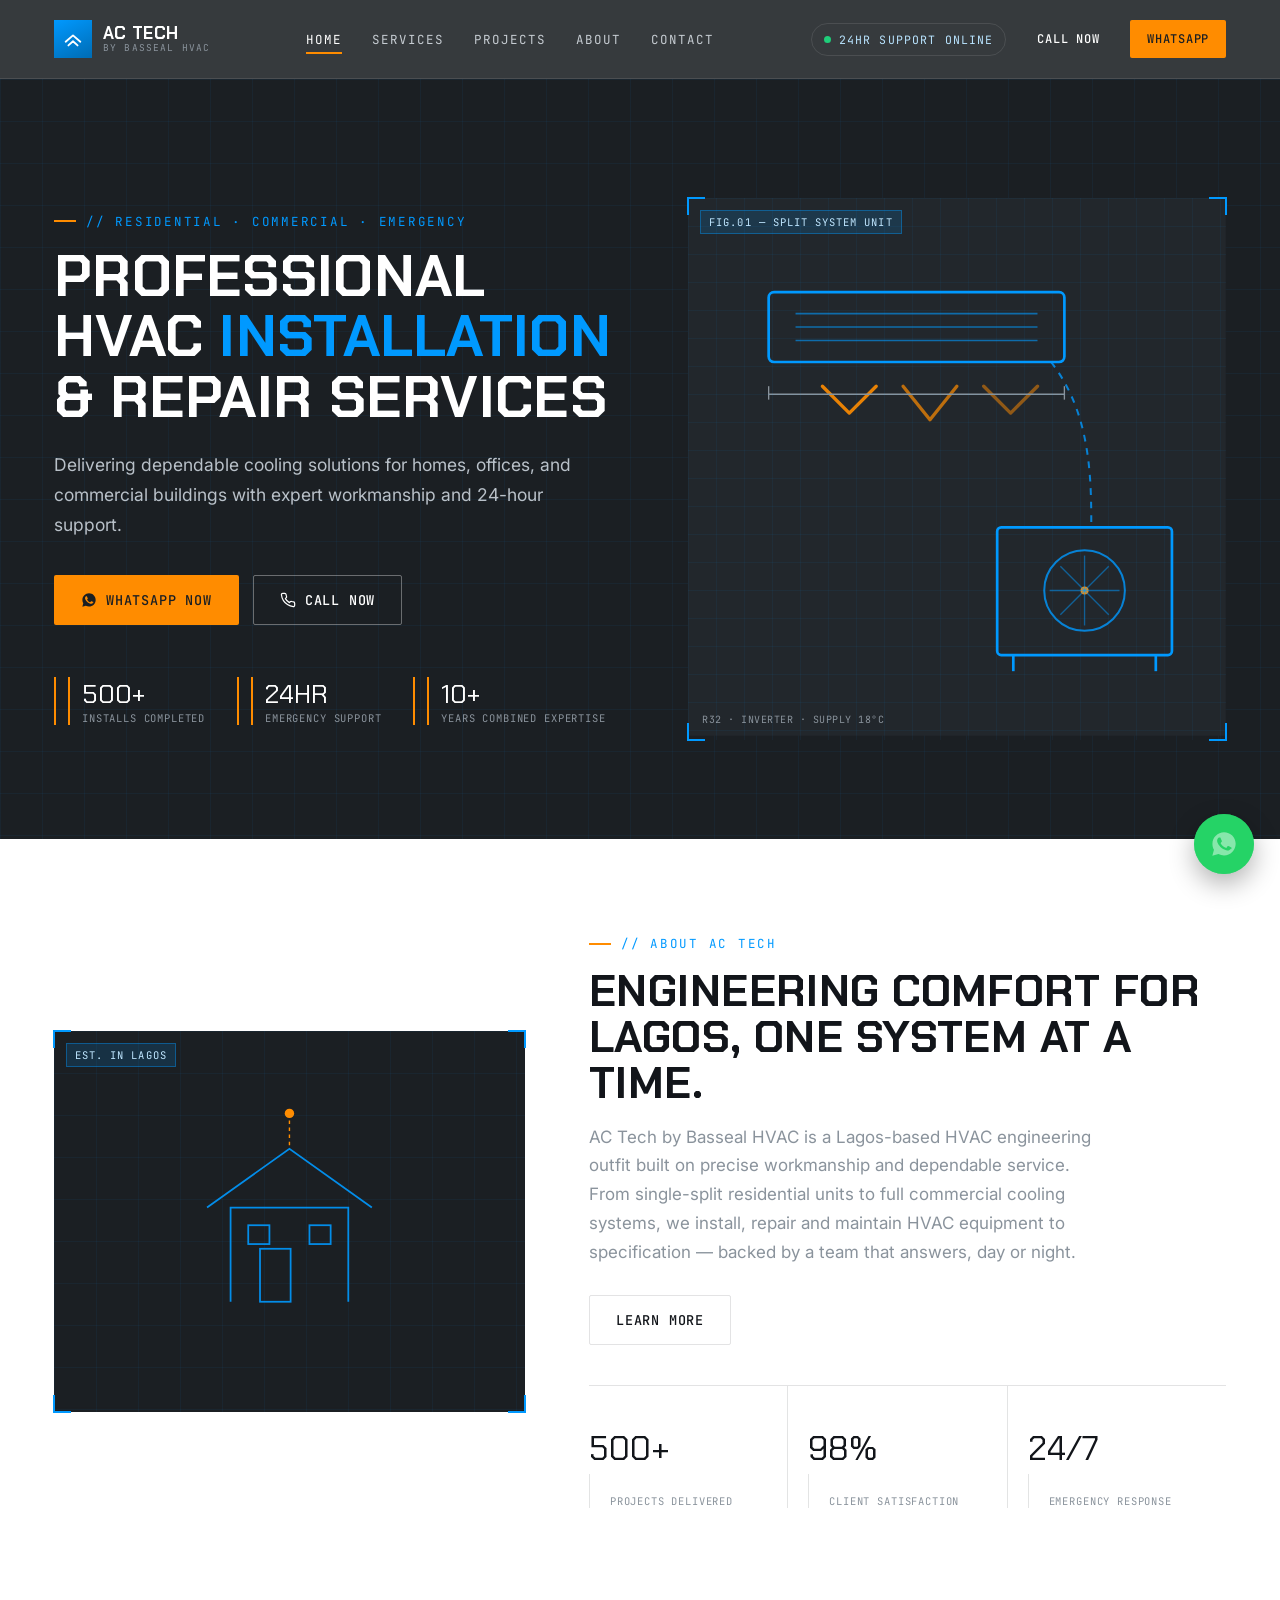
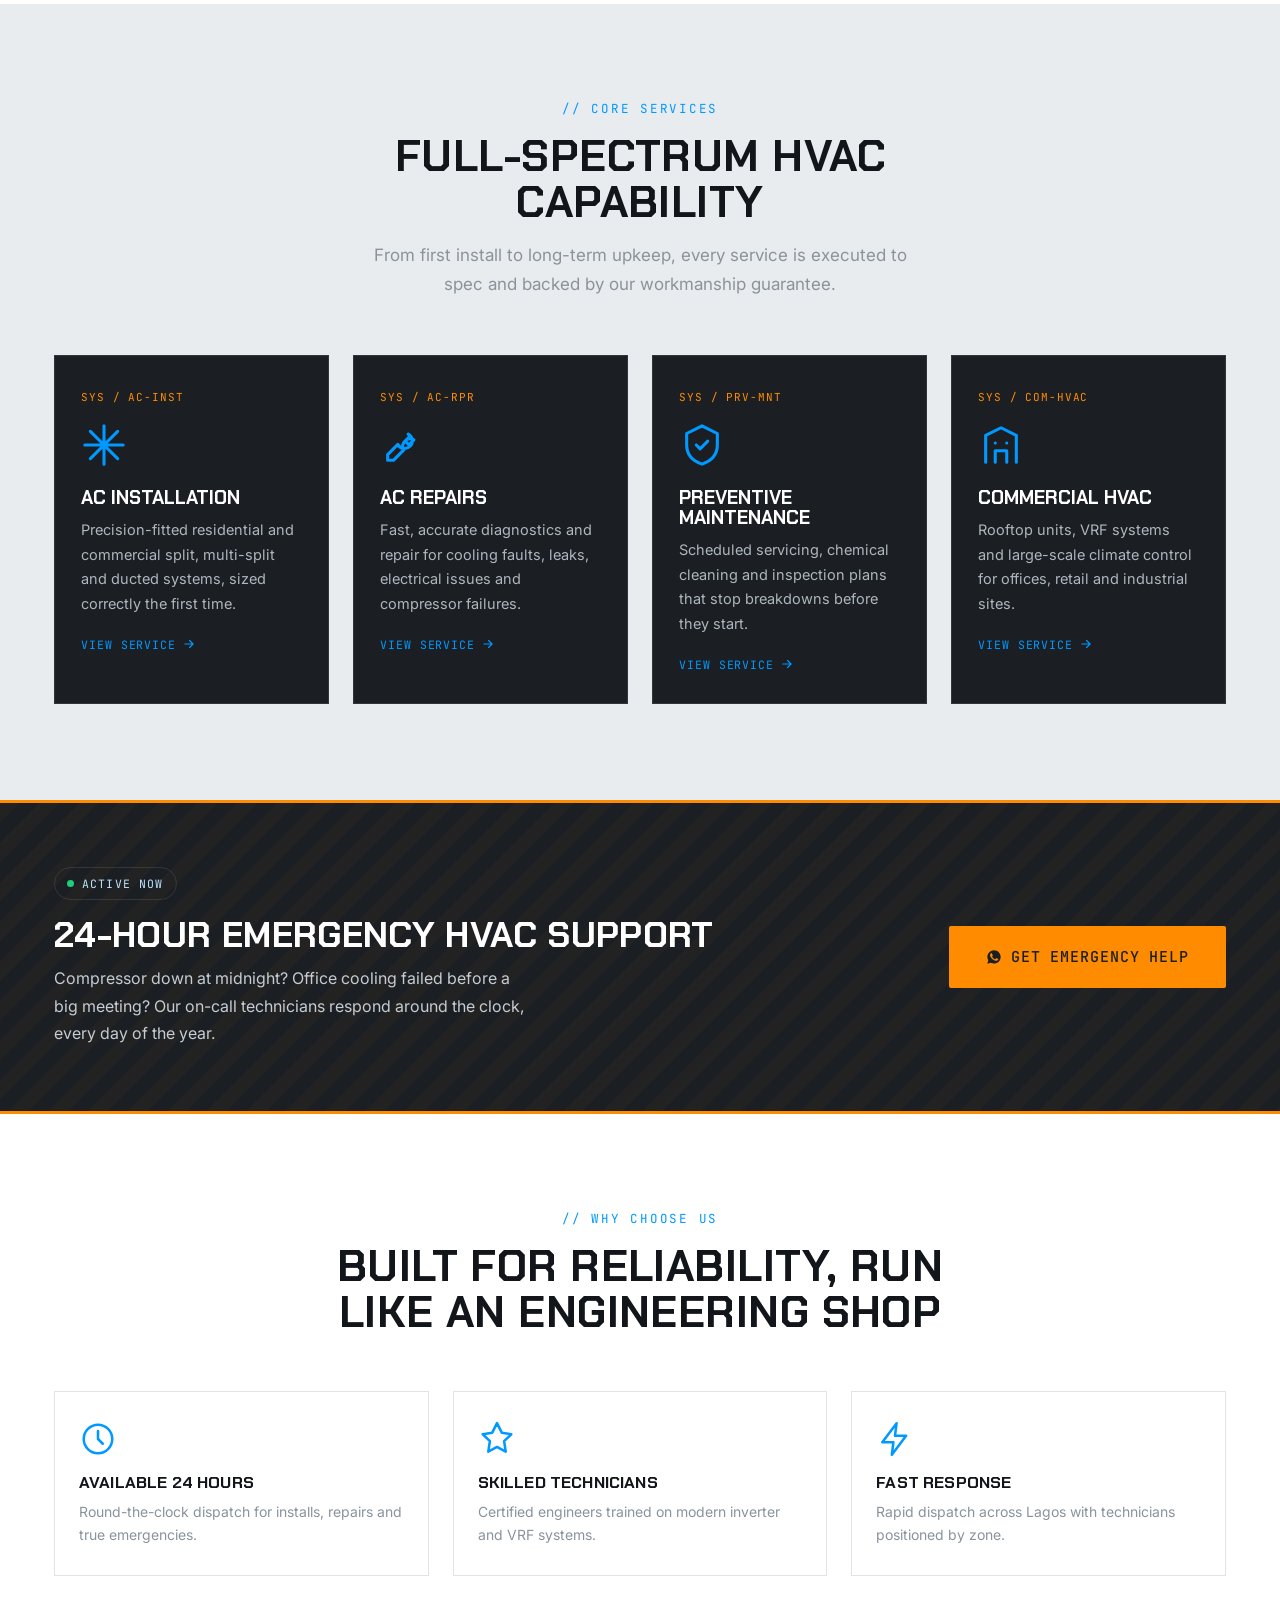
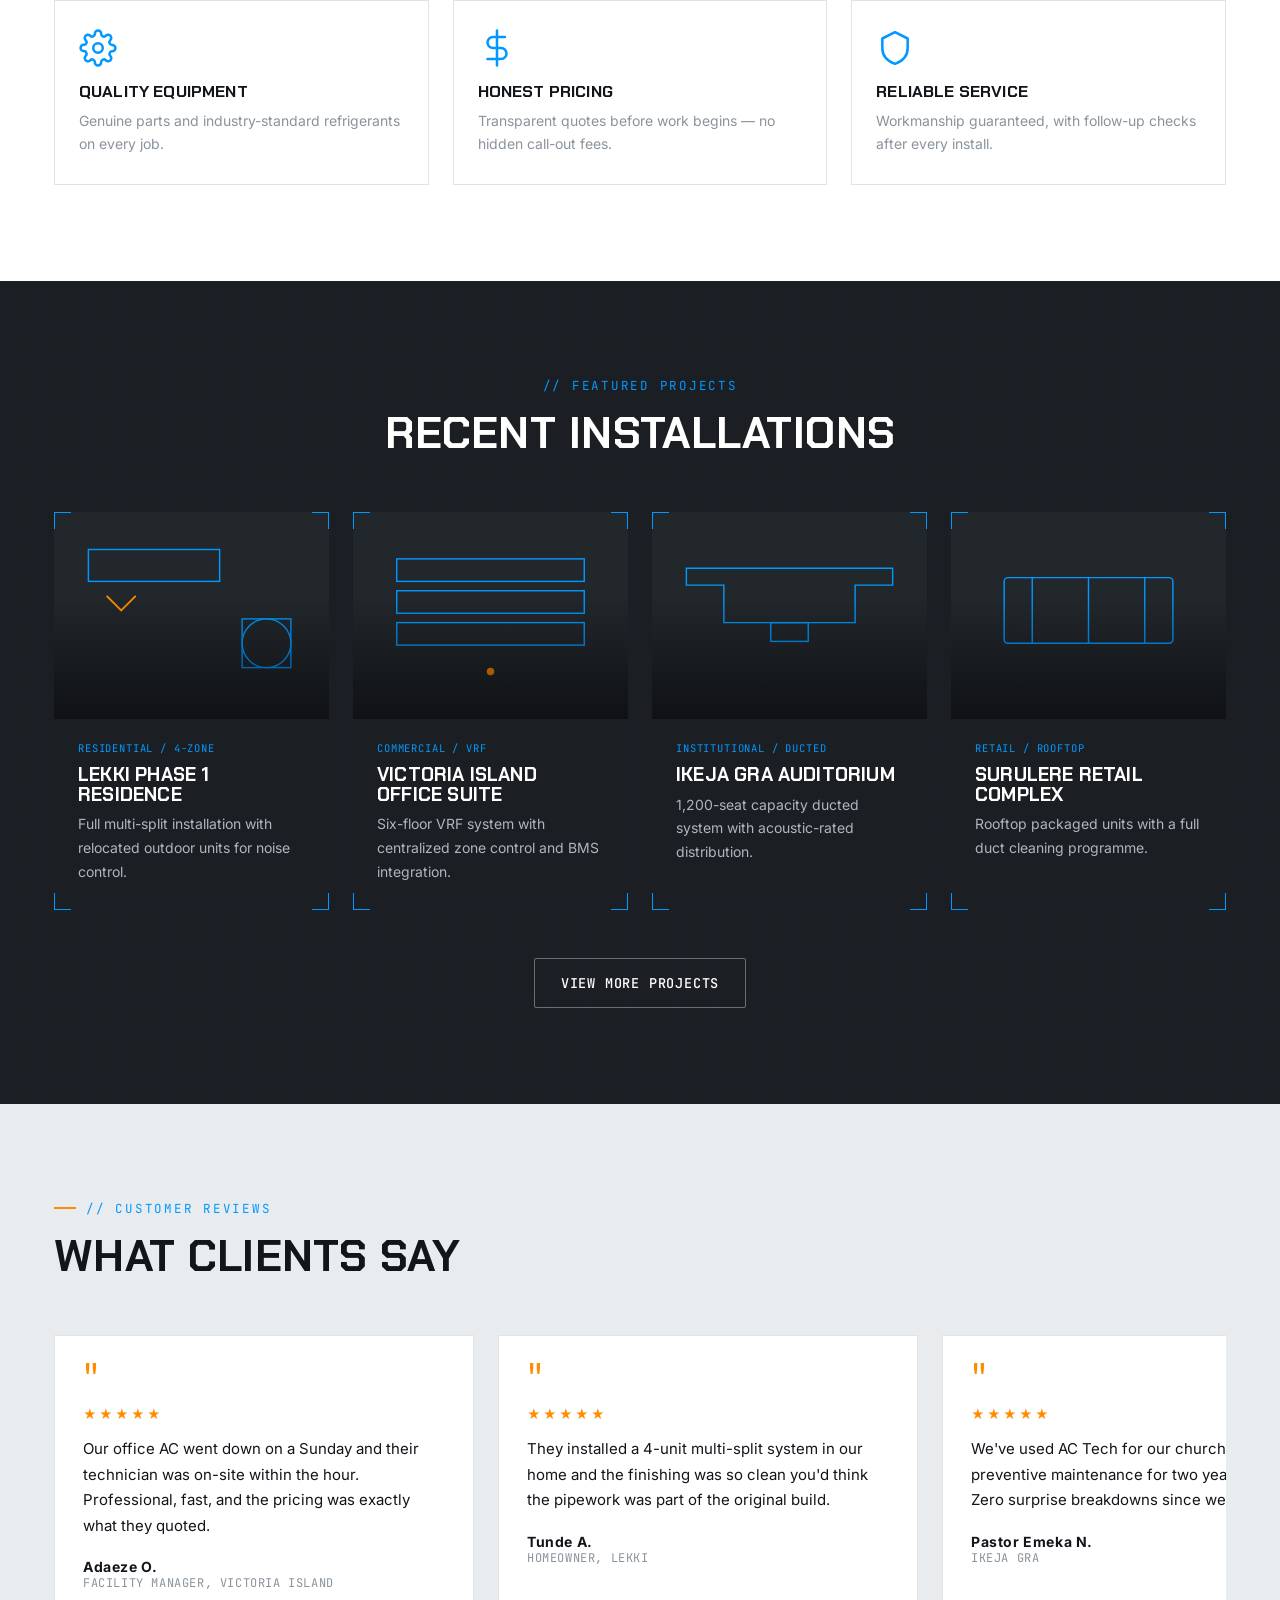
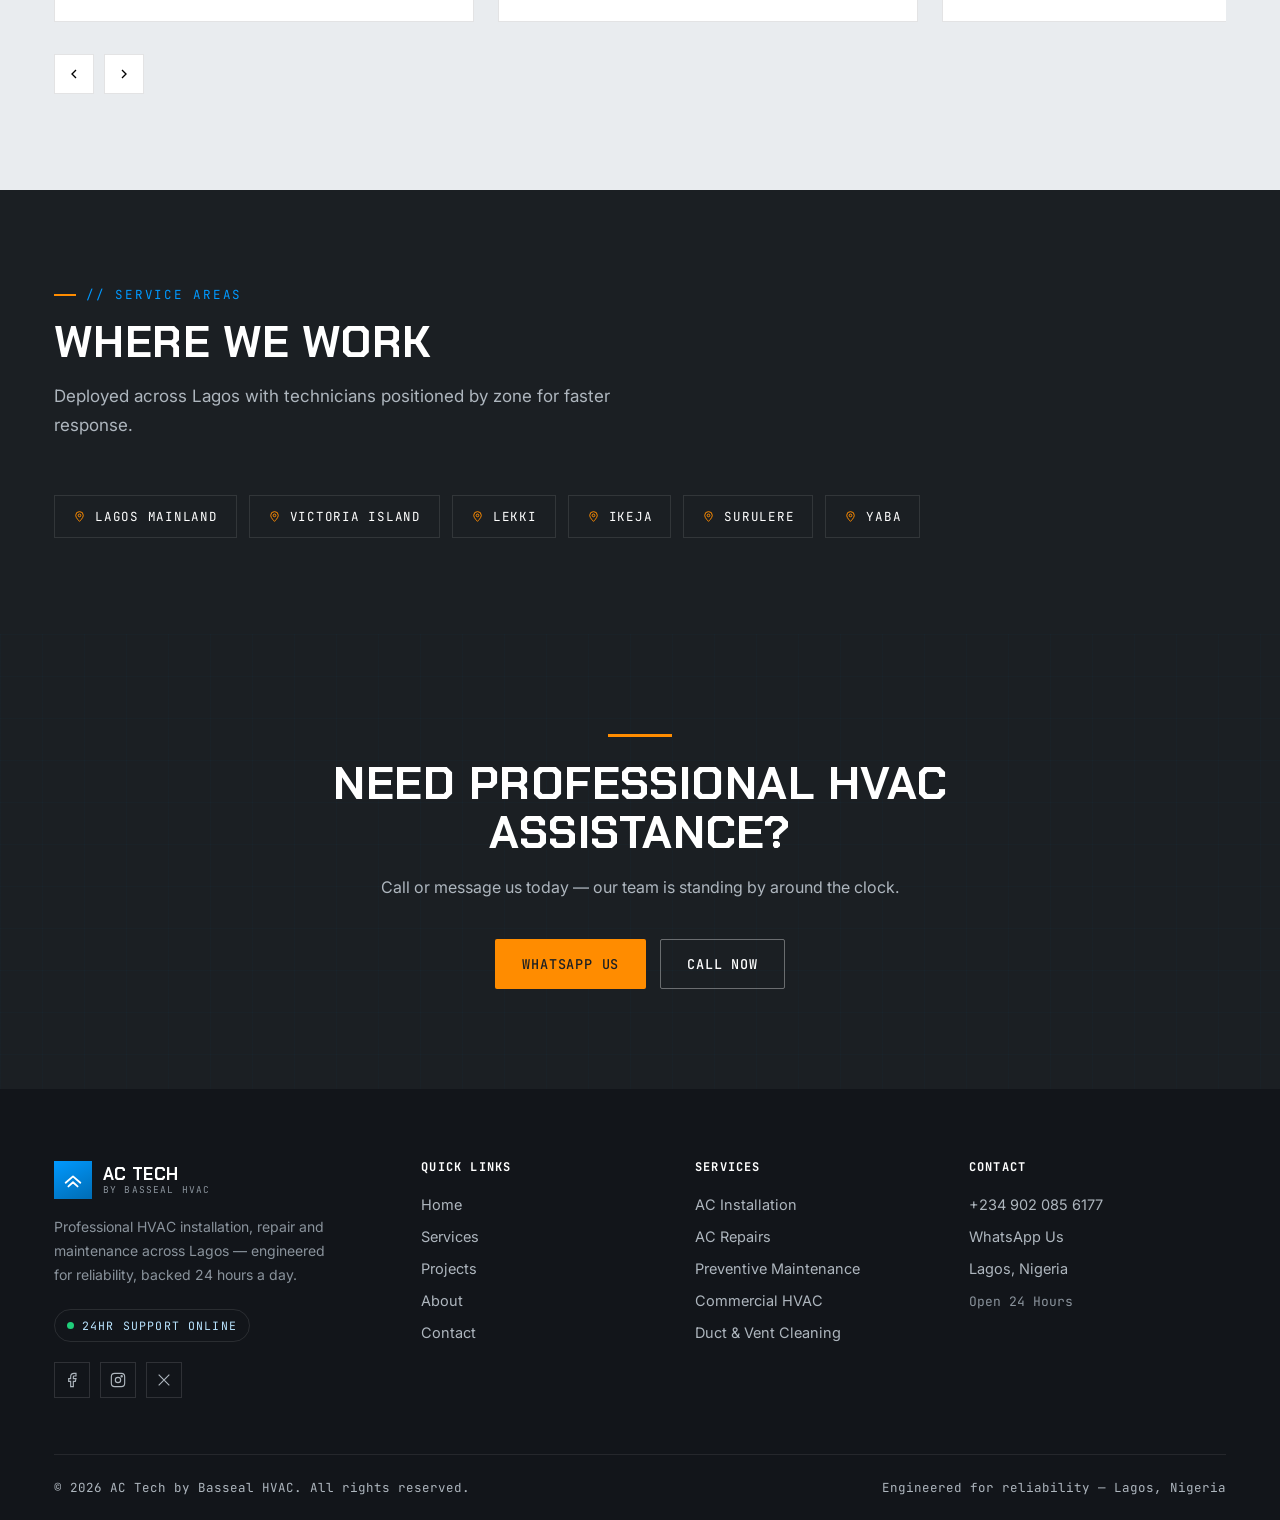
==== index.html @ e6ea1f34 "Add files via upload" ====
<!DOCTYPE html>
<html lang="en">
<head>
<meta charset="UTF-8">
<meta name="viewport" content="width=device-width, initial-scale=1.0">
<title>AC Tech by Basseal HVAC | Professional HVAC Installation &amp; Repair — Lagos</title>
<meta name="description" content="AC Tech by Basseal HVAC delivers dependable AC installation, repair, preventive maintenance and commercial HVAC services across Lagos, with 24-hour emergency support.">
<link rel="icon" href="data:image/svg+xml,<svg xmlns=%22http://www.w3.org/2000/svg%22 viewBox=%220 0 100 100%22><rect width=%22100%22 height=%22100%22 fill=%22%231B1F23%22/><path d=%22M20 55 L50 30 L80 55%22 stroke=%22%230099FF%22 stroke-width=%228%22 fill=%22none%22 stroke-linecap=%22round%22/></svg>">
<link rel="stylesheet" href="style.css">
</head>
<body>

<div class="loader">
  <div class="loader-ring"></div>
  <div class="loader-text">Initializing System…</div>
</div>

<!-- ================= HEADER ================= -->
<header class="site-header" id="siteHeader">
  <div class="container header-inner">
    <a href="index.html" class="logo">
      <span class="logo-mark">
        <svg viewBox="0 0 24 24" fill="none" stroke="#fff" stroke-width="2" stroke-linecap="round" stroke-linejoin="round"><path d="M4 15 L12 8 L20 15"/><path d="M7 19 L12 14.5 L17 19"/></svg>
      </span>
      <span class="logo-text">AC TECH<span>by Basseal HVAC</span></span>
    </a>
    <nav class="main-nav" id="mainNav">
      <a href="index.html" class="active">Home</a>
      <a href="services.html">Services</a>
      <a href="projects.html">Projects</a>
      <a href="about.html">About</a>
      <a href="contact.html">Contact</a>
    </nav>
    <div class="header-actions">
      <span class="status-chip"><span class="dot"></span>24HR Support Online</span>
      <a href="tel:+2349020856177" class="btn btn-ghost btn-sm">Call Now</a>
      <a href="https://wa.me/2349020856177" target="_blank" rel="noopener" class="btn btn-orange btn-sm">WhatsApp</a>
    </div>
    <button class="nav-toggle" id="navToggle" aria-label="Toggle menu"><span></span></button>
  </div>
</header>

<!-- ================= HERO ================= -->
<section class="hero">
  <div class="blueprint-bg"></div>
  <div class="container hero-grid">
    <div>
      <div class="eyebrow on-dark">// RESIDENTIAL · COMMERCIAL · EMERGENCY</div>
      <h1>Professional HVAC <em>Installation</em> &amp; Repair Services</h1>
      <p class="hero-sub">Delivering dependable cooling solutions for homes, offices, and commercial buildings with expert workmanship and 24-hour support.</p>
      <div class="hero-actions">
        <a href="https://wa.me/2349020856177" target="_blank" rel="noopener" class="btn btn-orange">
          <svg viewBox="0 0 24 24" fill="currentColor"><path d="M12.04 2c-5.5 0-9.96 4.46-9.96 9.96 0 1.76.46 3.45 1.32 4.95L2 22l5.24-1.37a9.9 9.9 0 0 0 4.8 1.22h.01c5.5 0 9.96-4.46 9.96-9.96S17.54 2 12.04 2zm5.83 14.13c-.25.7-1.45 1.35-2 1.44-.51.08-1.15.11-1.86-.12-.43-.14-.98-.32-1.68-.63-2.96-1.28-4.89-4.26-5.04-4.46-.15-.2-1.2-1.6-1.2-3.05 0-1.45.76-2.16 1.03-2.46.27-.3.6-.37.8-.37h.57c.18 0 .43-.03.66.5.27.63.9 2.17.98 2.33.08.16.13.35.02.56-.1.2-.16.33-.31.5-.16.18-.33.4-.47.54-.16.16-.32.33-.14.64.18.31.8 1.32 1.72 2.14 1.18 1.05 2.18 1.38 2.49 1.53.31.16.5.13.68-.08.18-.2.78-.9.98-1.22.2-.3.4-.25.68-.15.27.1 1.75.83 2.05.98.3.15.5.23.57.35.08.13.08.72-.17 1.42z"/></svg>
          WhatsApp Now
        </a>
        <a href="tel:+2349020856177" class="btn btn-outline">
          <svg viewBox="0 0 24 24" fill="none" stroke="currentColor" stroke-width="1.8" stroke-linecap="round" stroke-linejoin="round"><path d="M22 16.92v3a2 2 0 0 1-2.18 2 19.79 19.79 0 0 1-8.63-3.07 19.5 19.5 0 0 1-6-6 19.79 19.79 0 0 1-3.07-8.67A2 2 0 0 1 4.11 2h3a2 2 0 0 1 2 1.72c.13.96.36 1.9.68 2.81a2 2 0 0 1-.45 2.11L8.09 9.91a16 16 0 0 0 6 6l1.27-1.27a2 2 0 0 1 2.11-.45c.91.32 1.85.55 2.81.68A2 2 0 0 1 22 16.92z"/></svg>
          Call Now
        </a>
      </div>
      <div class="hero-meta">
        <div><div class="num" data-count="500" data-suffix="+">0</div><div class="lbl">Installs Completed</div></div>
        <div><div class="num" data-count="24" data-suffix="HR">0</div><div class="lbl">Emergency Support</div></div>
        <div><div class="num" data-count="10" data-suffix="+">0</div><div class="lbl">Years Combined Expertise</div></div>
      </div>
    </div>

    <div class="hero-art frame">
      <span class="fbr"></span><span class="fbl"></span>
      <div class="blueprint-bg" style="background-size:28px 28px;"></div>
      <div class="frame-tag">FIG.01 — SPLIT SYSTEM UNIT</div>
      <svg class="unit-illustration" viewBox="0 0 400 400" fill="none" xmlns="http://www.w3.org/2000/svg">
        <rect x="0" y="0" width="400" height="400" fill="#22272C"/>
        <!-- indoor unit -->
        <rect x="60" y="70" width="220" height="52" rx="4" stroke="#0099FF" stroke-width="2"/>
        <line x1="80" y1="86" x2="260" y2="86" stroke="#0099FF" stroke-width="1.2" opacity=".6"/>
        <line x1="80" y1="96" x2="260" y2="96" stroke="#0099FF" stroke-width="1.2" opacity=".6"/>
        <line x1="80" y1="106" x2="260" y2="106" stroke="#0099FF" stroke-width="1.2" opacity=".6"/>
        <!-- airflow chevrons -->
        <path d="M100 140 L120 160 L140 140" stroke="#FF8C00" stroke-width="2.5" stroke-linecap="round" stroke-linejoin="round" opacity=".9"/>
        <path d="M160 140 L180 165 L200 140" stroke="#FF8C00" stroke-width="2.5" stroke-linecap="round" stroke-linejoin="round" opacity=".7"/>
        <path d="M220 140 L240 160 L260 140" stroke="#FF8C00" stroke-width="2.5" stroke-linecap="round" stroke-linejoin="round" opacity=".5"/>
        <!-- refrigerant line -->
        <path d="M270 122 C 300 160, 300 210, 300 245" stroke="#0099FF" stroke-width="1.5" stroke-dasharray="5 5" opacity=".8"/>
        <!-- outdoor unit -->
        <rect x="230" y="245" width="130" height="95" rx="3" stroke="#0099FF" stroke-width="2"/>
        <circle cx="295" cy="292" r="30" stroke="#0099FF" stroke-width="1.5" opacity=".8"/>
        <circle cx="295" cy="292" r="3" fill="#FF8C00"/>
        <line x1="295" y1="266" x2="295" y2="318" stroke="#0099FF" stroke-width="1" opacity=".5"/>
        <line x1="269" y1="292" x2="321" y2="292" stroke="#0099FF" stroke-width="1" opacity=".5"/>
        <line x1="277" y1="274" x2="313" y2="310" stroke="#0099FF" stroke-width="1" opacity=".5"/>
        <line x1="277" y1="310" x2="313" y2="274" stroke="#0099FF" stroke-width="1" opacity=".5"/>
        <!-- legs -->
        <line x1="242" y1="340" x2="242" y2="352" stroke="#0099FF" stroke-width="2"/>
        <line x1="348" y1="340" x2="348" y2="352" stroke="#0099FF" stroke-width="2"/>
        <!-- dimension marks -->
        <line x1="60" y1="140" x2="60" y2="150" stroke="#8A939C" stroke-width="1"/>
        <line x1="280" y1="140" x2="280" y2="150" stroke="#8A939C" stroke-width="1"/>
        <line x1="60" y1="146" x2="280" y2="146" stroke="#8A939C" stroke-width="1"/>
      </svg>
      <div style="position:absolute;bottom:14px;left:14px;font-family:'JetBrains Mono',monospace;font-size:10px;color:#8A939C;letter-spacing:.05em;">R32 · INVERTER · SUPPLY 18°C</div>
    </div>
  </div>
</section>

<!-- ================= ABOUT PREVIEW ================= -->
<section>
  <div class="container about-preview">
    <div class="about-preview-art frame">
      <span class="fbr"></span><span class="fbl"></span>
      <div class="blueprint-bg"></div>
      <div class="frame-tag" style="background:rgba(0,153,255,.15);border:1px solid rgba(0,153,255,.4);color:#BFE6FF;">EST. IN LAGOS</div>
      <svg viewBox="0 0 400 320" style="width:100%;height:100%;">
        <rect width="400" height="320" fill="#1B1F23"/>
        <g stroke="#0099FF" stroke-width="1.5" fill="none" opacity=".9">
          <path d="M150 230 L150 150 L250 150 L250 230" />
          <path d="M130 150 L200 100 L270 150" />
          <rect x="175" y="185" width="26" height="45" />
          <rect x="165" y="165" width="18" height="16" />
          <rect x="217" y="165" width="18" height="16" />
        </g>
        <circle cx="200" cy="70" r="4" fill="#FF8C00"/>
        <path d="M200 70 L200 100" stroke="#FF8C00" stroke-width="1.2" stroke-dasharray="3 3"/>
      </svg>
    </div>
    <div>
      <div class="eyebrow">// ABOUT AC TECH</div>
      <h2 class="section-title">Engineering comfort for Lagos, one system at a time.</h2>
      <p class="section-sub" style="max-width:520px;">AC Tech by Basseal HVAC is a Lagos-based HVAC engineering outfit built on precise workmanship and dependable service. From single-split residential units to full commercial cooling systems, we install, repair and maintain HVAC equipment to specification — backed by a team that answers, day or night.</p>
      <a href="about.html" class="btn btn-outline-dark" style="margin-top:28px;">Learn More</a>
      <div class="stat-strip">
        <div><div class="stat-num"><span data-count="500" data-suffix="+">0</span></div><div class="stat-lbl">Projects Delivered</div></div>
        <div><div class="stat-num"><span data-count="98" data-suffix="%">0</span></div><div class="stat-lbl">Client Satisfaction</div></div>
        <div><div class="stat-num"><span data-count="24" data-suffix="/7">0</span></div><div class="stat-lbl">Emergency Response</div></div>
      </div>
    </div>
  </div>
</section>

<!-- ================= CORE SERVICES ================= -->
<section class="section-gray">
  <div class="container">
    <div class="section-head center">
      <div class="eyebrow center">// CORE SERVICES</div>
      <h2 class="section-title">Full-spectrum HVAC capability</h2>
      <p class="section-sub" style="margin-left:auto;margin-right:auto;">From first install to long-term upkeep, every service is executed to spec and backed by our workmanship guarantee.</p>
    </div>
    <div class="grid-4">
      <div class="service-card reveal">
        <div class="code">SYS / AC-INST</div>
        <div class="icon"><svg viewBox="0 0 24 24" fill="none" stroke="currentColor" stroke-width="1.6" stroke-linecap="round" stroke-linejoin="round"><path d="M12 2v20M2 12h20M4.9 4.9l14.2 14.2M19.1 4.9L4.9 19.1"/></svg></div>
        <h3>AC Installation</h3>
        <p>Precision-fitted residential and commercial split, multi-split and ducted systems, sized correctly the first time.</p>
        <a href="services.html#residential-installation" class="go">View Service <svg viewBox="0 0 24 24" fill="none" stroke="currentColor" stroke-width="2" stroke-linecap="round" stroke-linejoin="round"><path d="M5 12h14M13 6l6 6-6 6"/></svg></a>
      </div>
      <div class="service-card reveal reveal-delay-1">
        <div class="code">SYS / AC-RPR</div>
        <div class="icon"><svg viewBox="0 0 24 24" fill="none" stroke="currentColor" stroke-width="1.6" stroke-linecap="round" stroke-linejoin="round"><path d="M14.7 6.3a4 4 0 1 1-5.4 5.4L4 17v3h3l5.3-5.3a4 4 0 0 1 5.4-5.4l-2.6 2.6-2-2 2.6-2.6z"/></svg></div>
        <h3>AC Repairs</h3>
        <p>Fast, accurate diagnostics and repair for cooling faults, leaks, electrical issues and compressor failures.</p>
        <a href="services.html#ac-repairs" class="go">View Service <svg viewBox="0 0 24 24" fill="none" stroke="currentColor" stroke-width="2" stroke-linecap="round" stroke-linejoin="round"><path d="M5 12h14M13 6l6 6-6 6"/></svg></a>
      </div>
      <div class="service-card reveal reveal-delay-2">
        <div class="code">SYS / PRV-MNT</div>
        <div class="icon"><svg viewBox="0 0 24 24" fill="none" stroke="currentColor" stroke-width="1.6" stroke-linecap="round" stroke-linejoin="round"><path d="M12 2l8 4v6c0 5-3.4 8.4-8 10-4.6-1.6-8-5-8-10V6l8-4z"/><path d="M9 12l2 2 4-4"/></svg></div>
        <h3>Preventive Maintenance</h3>
        <p>Scheduled servicing, chemical cleaning and inspection plans that stop breakdowns before they start.</p>
        <a href="services.html#preventive-maintenance" class="go">View Service <svg viewBox="0 0 24 24" fill="none" stroke="currentColor" stroke-width="2" stroke-linecap="round" stroke-linejoin="round"><path d="M5 12h14M13 6l6 6-6 6"/></svg></a>
      </div>
      <div class="service-card reveal reveal-delay-3">
        <div class="code">SYS / COM-HVAC</div>
        <div class="icon"><svg viewBox="0 0 24 24" fill="none" stroke="currentColor" stroke-width="1.6" stroke-linecap="round" stroke-linejoin="round"><path d="M4 21V7l8-4 8 4v14M9 21v-6h6v6M9 11h.01M15 11h.01M9 15h.01M15 15h.01"/></svg></div>
        <h3>Commercial HVAC</h3>
        <p>Rooftop units, VRF systems and large-scale climate control for offices, retail and industrial sites.</p>
        <a href="services.html#commercial-installation" class="go">View Service <svg viewBox="0 0 24 24" fill="none" stroke="currentColor" stroke-width="2" stroke-linecap="round" stroke-linejoin="round"><path d="M5 12h14M13 6l6 6-6 6"/></svg></a>
      </div>
    </div>
  </div>
</section>

<!-- ================= EMERGENCY BANNER ================= -->
<section class="emergency">
  <div class="container emergency-inner">
    <div>
      <div class="badge-24">
        <span class="status-chip"><span class="dot"></span>Active Now</span>
      </div>
      <h2 style="margin-top:16px;">24-Hour Emergency HVAC Support</h2>
      <p>Compressor down at midnight? Office cooling failed before a big meeting? Our on-call technicians respond around the clock, every day of the year.</p>
    </div>
    <a href="https://wa.me/2349020856177?text=Hi%2C%20I%20need%20emergency%20HVAC%20support" target="_blank" rel="noopener" class="btn btn-orange" style="padding:20px 36px;font-size:15px;">
      <svg viewBox="0 0 24 24" fill="currentColor"><path d="M12.04 2c-5.5 0-9.96 4.46-9.96 9.96 0 1.76.46 3.45 1.32 4.95L2 22l5.24-1.37a9.9 9.9 0 0 0 4.8 1.22h.01c5.5 0 9.96-4.46 9.96-9.96S17.54 2 12.04 2zm5.83 14.13c-.25.7-1.45 1.35-2 1.44-.51.08-1.15.11-1.86-.12-.43-.14-.98-.32-1.68-.63-2.96-1.28-4.89-4.26-5.04-4.46-.15-.2-1.2-1.6-1.2-3.05 0-1.45.76-2.16 1.03-2.46.27-.3.6-.37.8-.37h.57c.18 0 .43-.03.66.5.27.63.9 2.17.98 2.33.08.16.13.35.02.56-.1.2-.16.33-.31.5-.16.18-.33.4-.47.54-.16.16-.32.33-.14.64.18.31.8 1.32 1.72 2.14 1.18 1.05 2.18 1.38 2.49 1.53.31.16.5.13.68-.08.18-.2.78-.9.98-1.22.2-.3.4-.25.68-.15.27.1 1.75.83 2.05.98.3.15.5.23.57.35.08.13.08.72-.17 1.42z"/></svg>
      Get Emergency Help
    </a>
  </div>
</section>

<!-- ================= WHY CHOOSE US ================= -->
<section>
  <div class="container">
    <div class="section-head center">
      <div class="eyebrow center">// WHY CHOOSE US</div>
      <h2 class="section-title">Built for reliability, run like an engineering shop</h2>
    </div>
    <div class="grid-6">
      <div class="why-card reveal">
        <div class="icon"><svg viewBox="0 0 24 24" fill="none" stroke="currentColor" stroke-width="1.6" stroke-linecap="round" stroke-linejoin="round"><circle cx="12" cy="12" r="9"/><path d="M12 7v5l3 3"/></svg></div>
        <h3>Available 24 Hours</h3>
        <p>Round-the-clock dispatch for installs, repairs and true emergencies.</p>
      </div>
      <div class="why-card reveal reveal-delay-1">
        <div class="icon"><svg viewBox="0 0 24 24" fill="none" stroke="currentColor" stroke-width="1.6" stroke-linecap="round" stroke-linejoin="round"><path d="M12 2l3 6 6 1-4.5 4.4L17.5 20 12 17l-5.5 3 1-6.6L3 9l6-1 3-6z"/></svg></div>
        <h3>Skilled Technicians</h3>
        <p>Certified engineers trained on modern inverter and VRF systems.</p>
      </div>
      <div class="why-card reveal reveal-delay-2">
        <div class="icon"><svg viewBox="0 0 24 24" fill="none" stroke="currentColor" stroke-width="1.6" stroke-linecap="round" stroke-linejoin="round"><path d="M13 2 4 14h7l-1 8 9-12h-7l1-8z"/></svg></div>
        <h3>Fast Response</h3>
        <p>Rapid dispatch across Lagos with technicians positioned by zone.</p>
      </div>
      <div class="why-card reveal reveal-delay-3">
        <div class="icon"><svg viewBox="0 0 24 24" fill="none" stroke="currentColor" stroke-width="1.6" stroke-linecap="round" stroke-linejoin="round"><circle cx="12" cy="12" r="3"/><path d="M19.4 15a1.7 1.7 0 0 0 .34 1.87l.06.06a2 2 0 1 1-2.83 2.83l-.06-.06a1.7 1.7 0 0 0-1.87-.34 1.7 1.7 0 0 0-1.04 1.56V21a2 2 0 1 1-4 0v-.09A1.7 1.7 0 0 0 9 19.36a1.7 1.7 0 0 0-1.87.34l-.06.06a2 2 0 1 1-2.83-2.83l.06-.06A1.7 1.7 0 0 0 4.64 15a1.7 1.7 0 0 0-1.56-1.04H3a2 2 0 1 1 0-4h.09A1.7 1.7 0 0 0 4.64 9a1.7 1.7 0 0 0-.34-1.87l-.06-.06a2 2 0 1 1 2.83-2.83l.06.06A1.7 1.7 0 0 0 9 4.64a1.7 1.7 0 0 0 1.04-1.56V3a2 2 0 1 1 4 0v.09A1.7 1.7 0 0 0 15 4.64a1.7 1.7 0 0 0 1.87-.34l.06-.06a2 2 0 1 1 2.83 2.83l-.06.06A1.7 1.7 0 0 0 19.36 9a1.7 1.7 0 0 0 1.56 1.04H21a2 2 0 1 1 0 4h-.09A1.7 1.7 0 0 0 19.4 15z"/></svg></div>
        <h3>Quality Equipment</h3>
        <p>Genuine parts and industry-standard refrigerants on every job.</p>
      </div>
      <div class="why-card reveal reveal-delay-4">
        <div class="icon"><svg viewBox="0 0 24 24" fill="none" stroke="currentColor" stroke-width="1.6" stroke-linecap="round" stroke-linejoin="round"><path d="M12 1v22M17 5H9.5a3.5 3.5 0 0 0 0 7h5a3.5 3.5 0 0 1 0 7H6"/></svg></div>
        <h3>Honest Pricing</h3>
        <p>Transparent quotes before work begins — no hidden call-out fees.</p>
      </div>
      <div class="why-card reveal">
        <div class="icon"><svg viewBox="0 0 24 24" fill="none" stroke="currentColor" stroke-width="1.6" stroke-linecap="round" stroke-linejoin="round"><path d="M12 2l8 4v6c0 5-3.4 8.4-8 10-4.6-1.6-8-5-8-10V6l8-4z"/></svg></div>
        <h3>Reliable Service</h3>
        <p>Workmanship guaranteed, with follow-up checks after every install.</p>
      </div>
    </div>
  </div>
</section>

<!-- ================= FEATURED PROJECTS ================= -->
<section class="section-dark">
  <div class="blueprint-bg" style="opacity:.5;"></div>
  <div class="container" style="position:relative;z-index:2;">
    <div class="section-head center">
      <div class="eyebrow center">// FEATURED PROJECTS</div>
      <h2 class="section-title">Recent installations</h2>
    </div>
    <div class="grid-4">
      <div class="project-card reveal frame" data-lightbox data-title="Lekki Phase 1 Residence" data-desc="Full 4-zone multi-split installation across a duplex, including outdoor unit relocation for noise control.">
        <span class="fbr"></span><span class="fbl"></span>
        <div class="project-thumb">
          <svg viewBox="0 0 300 220" preserveAspectRatio="xMidYMid slice"><rect width="300" height="220" fill="#22272C"/><g stroke="#0099FF" stroke-width="1.5" fill="none"><rect x="40" y="40" width="140" height="34"/><circle cx="230" cy="140" r="26"/><rect x="204" y="114" width="52" height="52"/></g><path d="M60 90 L75 105 L90 90" stroke="#FF8C00" stroke-width="2" fill="none" stroke-linecap="round"/></svg>
        </div>
        <div class="project-body">
          <div class="code">RESIDENTIAL / 4-ZONE</div>
          <h3>Lekki Phase 1 Residence</h3>
          <p>Full multi-split installation with relocated outdoor units for noise control.</p>
        </div>
      </div>
      <div class="project-card reveal reveal-delay-1 frame" data-lightbox data-title="Victoria Island Office Suite" data-desc="Commercial VRF system supplying six open-plan floors with centralized zone control.">
        <span class="fbr"></span><span class="fbl"></span>
        <div class="project-thumb">
          <svg viewBox="0 0 300 220" preserveAspectRatio="xMidYMid slice"><rect width="300" height="220" fill="#22272C"/><g stroke="#0099FF" stroke-width="1.5" fill="none"><rect x="50" y="50" width="200" height="24"/><rect x="50" y="84" width="200" height="24"/><rect x="50" y="118" width="200" height="24"/></g><circle cx="150" cy="170" r="4" fill="#FF8C00"/></svg>
        </div>
        <div class="project-body">
          <div class="code">COMMERCIAL / VRF</div>
          <h3>Victoria Island Office Suite</h3>
          <p>Six-floor VRF system with centralized zone control and BMS integration.</p>
        </div>
      </div>
      <div class="project-card reveal reveal-delay-2 frame" data-lightbox data-title="Ikeja GRA Church Auditorium" data-desc="High-capacity ducted system engineered for a 1,200-seat auditorium with acoustic-rated ductwork.">
        <span class="fbr"></span><span class="fbl"></span>
        <div class="project-thumb">
          <svg viewBox="0 0 300 220" preserveAspectRatio="xMidYMid slice"><rect width="300" height="220" fill="#22272C"/><g stroke="#0099FF" stroke-width="1.5" fill="none"><path d="M40 60 h220 v18 h-40 v40 h-140 v-40 h-40z"/><rect x="130" y="118" width="40" height="20"/></g></svg>
        </div>
        <div class="project-body">
          <div class="code">INSTITUTIONAL / DUCTED</div>
          <h3>Ikeja GRA Auditorium</h3>
          <p>1,200-seat capacity ducted system with acoustic-rated distribution.</p>
        </div>
      </div>
      <div class="project-card reveal reveal-delay-3 frame" data-lightbox data-title="Surulere Retail Complex" data-desc="Rooftop packaged units and full duct cleaning programme for a multi-tenant retail complex.">
        <span class="fbr"></span><span class="fbl"></span>
        <div class="project-thumb">
          <svg viewBox="0 0 300 220" preserveAspectRatio="xMidYMid slice"><rect width="300" height="220" fill="#22272C"/><g stroke="#0099FF" stroke-width="1.5" fill="none"><rect x="60" y="70" width="180" height="70" rx="4"/><line x1="90" y1="70" x2="90" y2="140"/><line x1="150" y1="70" x2="150" y2="140"/><line x1="210" y1="70" x2="210" y2="140"/></g></svg>
        </div>
        <div class="project-body">
          <div class="code">RETAIL / ROOFTOP</div>
          <h3>Surulere Retail Complex</h3>
          <p>Rooftop packaged units with a full duct cleaning programme.</p>
        </div>
      </div>
    </div>
    <div style="text-align:center;margin-top:48px;">
      <a href="projects.html" class="btn btn-outline">View More Projects</a>
    </div>
  </div>
</section>

<!-- ================= REVIEWS ================= -->
<section class="section-gray">
  <div class="container">
    <div class="section-head">
      <div class="eyebrow">// CUSTOMER REVIEWS</div>
      <h2 class="section-title">What clients say</h2>
    </div>
    <div class="reviews-track" id="reviewsTrack">
      <div class="review-card">
        <span class="quote-mark">"</span>
        <div class="review-stars">★★★★★</div>
        <p>Our office AC went down on a Sunday and their technician was on-site within the hour. Professional, fast, and the pricing was exactly what they quoted.</p>
        <div class="review-name"><b>Adaeze O.</b>Facility Manager, Victoria Island</div>
      </div>
      <div class="review-card">
        <span class="quote-mark">"</span>
        <div class="review-stars">★★★★★</div>
        <p>They installed a 4-unit multi-split system in our home and the finishing was so clean you'd think the pipework was part of the original build.</p>
        <div class="review-name"><b>Tunde A.</b>Homeowner, Lekki</div>
      </div>
      <div class="review-card">
        <span class="quote-mark">"</span>
        <div class="review-stars">★★★★★</div>
        <p>We've used AC Tech for our church auditorium's preventive maintenance for two years running. Zero surprise breakdowns since we started.</p>
        <div class="review-name"><b>Pastor Emeka N.</b>Ikeja GRA</div>
      </div>
      <div class="review-card">
        <span class="quote-mark">"</span>
        <div class="review-stars">★★★★★</div>
        <p>Honest diagnosis, no upselling. They told us a repair would extend our unit's life by a year or two instead of pushing a full replacement.</p>
        <div class="review-name"><b>Funmilayo B.</b>Homeowner, Surulere</div>
      </div>
    </div>
    <div class="review-controls">
      <button id="reviewPrev" aria-label="Previous review"><svg width="16" height="16" viewBox="0 0 24 24" fill="none" stroke="currentColor" stroke-width="2"><path d="M15 18l-6-6 6-6"/></svg></button>
      <button id="reviewNext" aria-label="Next review"><svg width="16" height="16" viewBox="0 0 24 24" fill="none" stroke="currentColor" stroke-width="2"><path d="M9 18l6-6-6-6"/></svg></button>
    </div>
  </div>
</section>

<!-- ================= SERVICE AREAS ================= -->
<section class="section-dark">
  <div class="container">
    <div class="section-head">
      <div class="eyebrow on-dark">// SERVICE AREAS</div>
      <h2 class="section-title">Where we work</h2>
      <p class="section-sub">Deployed across Lagos with technicians positioned by zone for faster response.</p>
    </div>
    <div class="areas-wrap">
      <span class="area-chip"><svg viewBox="0 0 24 24" fill="none" stroke="currentColor" stroke-width="1.8"><path d="M12 21s-7-6.5-7-11a7 7 0 0 1 14 0c0 4.5-7 11-7 11z"/><circle cx="12" cy="10" r="2.5"/></svg>Lagos Mainland</span>
      <span class="area-chip"><svg viewBox="0 0 24 24" fill="none" stroke="currentColor" stroke-width="1.8"><path d="M12 21s-7-6.5-7-11a7 7 0 0 1 14 0c0 4.5-7 11-7 11z"/><circle cx="12" cy="10" r="2.5"/></svg>Victoria Island</span>
      <span class="area-chip"><svg viewBox="0 0 24 24" fill="none" stroke="currentColor" stroke-width="1.8"><path d="M12 21s-7-6.5-7-11a7 7 0 0 1 14 0c0 4.5-7 11-7 11z"/><circle cx="12" cy="10" r="2.5"/></svg>Lekki</span>
      <span class="area-chip"><svg viewBox="0 0 24 24" fill="none" stroke="currentColor" stroke-width="1.8"><path d="M12 21s-7-6.5-7-11a7 7 0 0 1 14 0c0 4.5-7 11-7 11z"/><circle cx="12" cy="10" r="2.5"/></svg>Ikeja</span>
      <span class="area-chip"><svg viewBox="0 0 24 24" fill="none" stroke="currentColor" stroke-width="1.8"><path d="M12 21s-7-6.5-7-11a7 7 0 0 1 14 0c0 4.5-7 11-7 11z"/><circle cx="12" cy="10" r="2.5"/></svg>Surulere</span>
      <span class="area-chip"><svg viewBox="0 0 24 24" fill="none" stroke="currentColor" stroke-width="1.8"><path d="M12 21s-7-6.5-7-11a7 7 0 0 1 14 0c0 4.5-7 11-7 11z"/><circle cx="12" cy="10" r="2.5"/></svg>Yaba</span>
    </div>
  </div>
</section>

<!-- ================= FINAL CTA ================= -->
<section class="final-cta">
  <div class="blueprint-bg" style="opacity:.4;"></div>
  <div class="container" style="position:relative;z-index:2;">
    <div class="divider-orange"></div>
    <h2>Need Professional HVAC Assistance?</h2>
    <p>Call or message us today — our team is standing by around the clock.</p>
    <div class="hero-actions">
      <a href="https://wa.me/2349020856177" target="_blank" rel="noopener" class="btn btn-orange">WhatsApp Us</a>
      <a href="tel:+2349020856177" class="btn btn-outline">Call Now</a>
    </div>
  </div>
</section>

<!-- ================= FOOTER ================= -->
<footer>
  <div class="container">
    <div class="footer-grid">
      <div class="footer-brand">
        <a href="index.html" class="logo">
          <span class="logo-mark"><svg viewBox="0 0 24 24" fill="none" stroke="#fff" stroke-width="2" stroke-linecap="round" stroke-linejoin="round"><path d="M4 15 L12 8 L20 15"/><path d="M7 19 L12 14.5 L17 19"/></svg></span>
          <span class="logo-text" style="color:#fff;">AC TECH<span>by Basseal HVAC</span></span>
        </a>
        <p>Professional HVAC installation, repair and maintenance across Lagos — engineered for reliability, backed 24 hours a day.</p>
        <span class="status-chip"><span class="dot"></span>24HR Support Online</span>
        <div class="footer-social">
          <a href="#" aria-label="Facebook"><svg viewBox="0 0 24 24" fill="none" stroke="currentColor" stroke-width="1.7"><path d="M18 2h-3a5 5 0 0 0-5 5v3H7v4h3v8h4v-8h3l1-4h-4V7a1 1 0 0 1 1-1h3z"/></svg></a>
          <a href="#" aria-label="Instagram"><svg viewBox="0 0 24 24" fill="none" stroke="currentColor" stroke-width="1.7"><rect x="2" y="2" width="20" height="20" rx="5"/><circle cx="12" cy="12" r="4"/><circle cx="17.5" cy="6.5" r="1"/></svg></a>
          <a href="#" aria-label="X"><svg viewBox="0 0 24 24" fill="none" stroke="currentColor" stroke-width="1.7"><path d="M4 4l16 16M20 4L4 20"/></svg></a>
        </div>
      </div>
      <div>
        <h4>Quick Links</h4>
        <ul>
          <li><a href="index.html">Home</a></li>
          <li><a href="services.html">Services</a></li>
          <li><a href="projects.html">Projects</a></li>
          <li><a href="about.html">About</a></li>
          <li><a href="contact.html">Contact</a></li>
        </ul>
      </div>
      <div>
        <h4>Services</h4>
        <ul>
          <li><a href="services.html#residential-installation">AC Installation</a></li>
          <li><a href="services.html#ac-repairs">AC Repairs</a></li>
          <li><a href="services.html#preventive-maintenance">Preventive Maintenance</a></li>
          <li><a href="services.html#commercial-installation">Commercial HVAC</a></li>
          <li><a href="services.html#duct-vent-cleaning">Duct &amp; Vent Cleaning</a></li>
        </ul>
      </div>
      <div>
        <h4>Contact</h4>
        <ul>
          <li><a href="tel:+2349020856177">+234 902 085 6177</a></li>
          <li><a href="https://wa.me/2349020856177" target="_blank" rel="noopener">WhatsApp Us</a></li>
          <li><a href="contact.html">Lagos, Nigeria</a></li>
          <li><span class="mono" style="font-size:13px;color:#8A939C;">Open 24 Hours</span></li>
        </ul>
      </div>
    </div>
    <div class="footer-bottom">
      <span>© 2026 AC Tech by Basseal HVAC. All rights reserved.</span>
      <span>Engineered for reliability — Lagos, Nigeria</span>
    </div>
  </div>
</footer>

<!-- ================= FLOATING ELEMENTS ================= -->
<a href="https://wa.me/2349020856177" target="_blank" rel="noopener" class="float-wa" aria-label="Chat on WhatsApp">
  <span class="ping"></span>
  <svg viewBox="0 0 24 24" fill="currentColor"><path d="M12.04 2c-5.5 0-9.96 4.46-9.96 9.96 0 1.76.46 3.45 1.32 4.95L2 22l5.24-1.37a9.9 9.9 0 0 0 4.8 1.22h.01c5.5 0 9.96-4.46 9.96-9.96S17.54 2 12.04 2zm5.83 14.13c-.25.7-1.45 1.35-2 1.44-.51.08-1.15.11-1.86-.12-.43-.14-.98-.32-1.68-.63-2.96-1.28-4.89-4.26-5.04-4.46-.15-.2-1.2-1.6-1.2-3.05 0-1.45.76-2.16 1.03-2.46.27-.3.6-.37.8-.37h.57c.18 0 .43-.03.66.5.27.63.9 2.17.98 2.33.08.16.13.35.02.56-.1.2-.16.33-.31.5-.16.18-.33.4-.47.54-.16.16-.32.33-.14.64.18.31.8 1.32 1.72 2.14 1.18 1.05 2.18 1.38 2.49 1.53.31.16.5.13.68-.08.18-.2.78-.9.98-1.22.2-.3.4-.25.68-.15.27.1 1.75.83 2.05.98.3.15.5.23.57.35.08.13.08.72-.17 1.42z"/></svg>
</a>
<button class="scroll-top" id="scrollTop" aria-label="Scroll to top">
  <svg viewBox="0 0 24 24" fill="none" stroke="currentColor" stroke-width="2" stroke-linecap="round" stroke-linejoin="round"><path d="M18 15l-6-6-6 6"/></svg>
</button>

<script src="script.js"></script>
</body>
</html>
---- style.css ----
/* ============================================================
   AC TECH by Basseal HVAC — Core Stylesheet
   Theme: Industrial / Engineering / HVAC Technology
   ============================================================ */

@import url('https://fonts.googleapis.com/css2?family=Chakra+Petch:wght@500;600;700&family=Inter:wght@400;500;600;700;800&family=JetBrains+Mono:wght@400;500;600&display=swap');

:root{
  /* Palette (brief) */
  --charcoal:#1B1F23;
  --charcoal-2:#22272C;
  --charcoal-3:#2B3138;
  --blue:#0099FF;
  --blue-dim:rgba(0,153,255,.14);
  --white:#FFFFFF;
  --gray:#E9ECEF;
  --orange:#FF8C00;
  --orange-dim:rgba(255,140,0,.14);

  /* Derived */
  --ink:#12151A;
  --text-soft:#8A939C;
  --line-dark:rgba(255,255,255,.10);
  --line-light:rgba(27,31,35,.12);
  --success:#1FCE7A;

  /* Type */
  --f-display:'Chakra Petch', sans-serif;
  --f-body:'Inter', sans-serif;
  --f-mono:'JetBrains Mono', monospace;

  /* Layout */
  --container:1220px;
  --radius:2px;
  --header-h:78px;
}

*,*::before,*::after{box-sizing:border-box;}
html{scroll-behavior:smooth;}
body{
  margin:0;
  font-family:var(--f-body);
  background:var(--white);
  color:var(--ink);
  -webkit-font-smoothing:antialiased;
  overflow-x:hidden;
}
img{max-width:100%;display:block;}
a{color:inherit;text-decoration:none;}
ul{margin:0;padding:0;list-style:none;}
h1,h2,h3,h4{font-family:var(--f-display);margin:0;line-height:1.05;text-transform:uppercase;letter-spacing:.01em;}
p{margin:0;line-height:1.7;}
button{font-family:inherit;cursor:pointer;}
:focus-visible{outline:2px solid var(--blue);outline-offset:3px;}
@media (prefers-reduced-motion: reduce){
  *{animation-duration:.001ms !important;animation-iteration-count:1 !important;transition-duration:.001ms !important;scroll-behavior:auto !important;}
}

.container{max-width:var(--container);margin:0 auto;padding:0 24px;}

/* ---------- Utility ---------- */
.mono{font-family:var(--f-mono);}
.eyebrow{
  font-family:var(--f-mono);
  font-size:12.5px;
  letter-spacing:.14em;
  text-transform:uppercase;
  color:var(--blue);
  display:flex;
  align-items:center;
  gap:10px;
  margin-bottom:16px;
}
.eyebrow::before{content:'';width:22px;height:2px;background:var(--orange);display:inline-block;}
.eyebrow.on-dark{color:var(--blue);}
.eyebrow.center{justify-content:center;}
.eyebrow.center::before{display:none;}

section{position:relative;padding:96px 0;}
.section-tight{padding:64px 0;}
.section-dark{background:var(--charcoal);color:var(--white);}
.section-gray{background:var(--gray);}
.section-head{max-width:640px;margin-bottom:56px;}
.section-head.center{margin-left:auto;margin-right:auto;text-align:center;}
.section-title{font-size:clamp(28px,3.6vw,44px);}
.section-sub{margin-top:16px;color:var(--text-soft);font-size:17px;max-width:560px;}
.section-dark .section-sub{color:#AEB6BE;}

/* Blueprint grid backdrop */
.blueprint-bg{
  position:absolute;inset:0;
  background-image:
    linear-gradient(rgba(0,153,255,.055) 1px, transparent 1px),
    linear-gradient(90deg, rgba(0,153,255,.055) 1px, transparent 1px);
  background-size:42px 42px;
  pointer-events:none;
}

/* Corner-bracket frame — signature motif */
.frame{position:relative;}
.frame::before,.frame::after,
.frame .fbr,.frame .fbl{
  content:'';position:absolute;width:18px;height:18px;
  border-color:var(--blue);border-style:solid;border-width:0;
  transition:all .35s ease;
  z-index:2;
}
.frame::before{top:-1px;left:-1px;border-top-width:2px;border-left-width:2px;}
.frame::after{bottom:-1px;right:-1px;border-bottom-width:2px;border-right-width:2px;}
.frame .fbr{top:-1px;right:-1px;border-top-width:2px;border-right-width:2px;}
.frame .fbl{bottom:-1px;left:-1px;border-bottom-width:2px;border-left-width:2px;}
.frame:hover::before,.frame:hover::after,
.frame:hover .fbr,.frame:hover .fbl{width:24px;height:24px;border-color:var(--orange);}
.frame-tag{
  position:absolute;top:12px;left:12px;z-index:3;
  font-family:var(--f-mono);font-size:10.5px;letter-spacing:.1em;
  color:var(--white);background:rgba(27,31,35,.72);
  padding:4px 8px;text-transform:uppercase;
}

/* ---------- Buttons ---------- */
.btn{
  display:inline-flex;align-items:center;justify-content:center;gap:9px;
  font-family:var(--f-mono);font-size:13.5px;letter-spacing:.06em;text-transform:uppercase;
  font-weight:500;padding:15px 26px;border-radius:var(--radius);
  border:1px solid transparent;transition:transform .2s ease, background .2s ease, border-color .2s ease, color .2s ease;
  white-space:nowrap;
}
.btn:active{transform:translateY(1px);}
.btn-orange{background:var(--orange);color:var(--charcoal);}
.btn-orange:hover{background:#E67E00;}
.btn-blue{background:var(--blue);color:var(--white);}
.btn-blue:hover{background:#0086DE;}
.btn-outline{background:transparent;border-color:rgba(255,255,255,.35);color:var(--white);}
.btn-outline:hover{border-color:var(--blue);color:var(--blue);}
.btn-outline-dark{background:transparent;border-color:var(--line-light);color:var(--ink);}
.btn-outline-dark:hover{border-color:var(--blue);color:var(--blue);}
.btn-ghost{background:transparent;color:var(--white);border-color:transparent;}
.btn-ghost:hover{color:var(--blue);}
.btn-sm{padding:10px 16px;font-size:12px;}
.btn-block{width:100%;}
.btn svg{width:16px;height:16px;flex-shrink:0;}

/* ---------- Status chip ---------- */
.status-chip{
  display:inline-flex;align-items:center;gap:8px;
  font-family:var(--f-mono);font-size:11.5px;letter-spacing:.1em;text-transform:uppercase;
  color:#B9E4FF;padding:8px 12px;border:1px solid var(--line-dark);border-radius:20px;
}
.status-chip .dot{
  width:7px;height:7px;border-radius:50%;background:var(--success);
  box-shadow:0 0 0 0 rgba(31,206,122,.6);
  animation:pulse-dot 1.8s infinite;
}
@keyframes pulse-dot{
  0%{box-shadow:0 0 0 0 rgba(31,206,122,.55);}
  70%{box-shadow:0 0 0 7px rgba(31,206,122,0);}
  100%{box-shadow:0 0 0 0 rgba(31,206,122,0);}
}

/* ---------- Header ---------- */
.site-header{
  position:sticky;top:0;z-index:200;
  background:rgba(27,31,35,.88);
  backdrop-filter:blur(10px);
  border-bottom:1px solid var(--line-dark);
  transition:background .3s ease, box-shadow .3s ease;
}
.site-header.scrolled{box-shadow:0 8px 24px rgba(0,0,0,.25);}
.header-inner{
  display:flex;align-items:center;gap:24px;
  height:var(--header-h);
}
.logo{display:flex;align-items:center;gap:11px;color:var(--white);flex-shrink:0;}
.logo-mark{
  width:38px;height:38px;flex-shrink:0;
  background:linear-gradient(155deg, var(--blue), #006CB4);
  display:flex;align-items:center;justify-content:center;
  position:relative;
}
.logo-mark svg{width:22px;height:22px;}
.logo-text{font-family:var(--f-display);font-size:17px;font-weight:700;letter-spacing:.02em;line-height:1.15;}
.logo-text span{display:block;font-family:var(--f-mono);font-size:9.5px;color:var(--text-soft);letter-spacing:.12em;text-transform:uppercase;font-weight:400;}
.main-nav{display:flex;align-items:center;gap:30px;margin:0 auto;}
.main-nav a{
  font-family:var(--f-mono);font-size:12.5px;letter-spacing:.08em;text-transform:uppercase;
  color:#C6CCD2;position:relative;padding:6px 0;transition:color .2s ease;
}
.main-nav a::after{
  content:'';position:absolute;left:0;bottom:0;height:2px;width:0;background:var(--blue);
  transition:width .25s ease;
}
.main-nav a:hover,.main-nav a.active{color:var(--white);}
.main-nav a:hover::after,.main-nav a.active::after{width:100%;}
.main-nav a.active::after{background:var(--orange);}
.header-actions{display:flex;align-items:center;gap:14px;flex-shrink:0;}
.header-actions .status-chip{display:none;}
@media(min-width:1100px){.header-actions .status-chip{display:inline-flex;}}
.nav-toggle{
  display:none;width:40px;height:40px;border:1px solid var(--line-dark);background:transparent;
  border-radius:2px;position:relative;flex-shrink:0;
}
.nav-toggle span,.nav-toggle span::before,.nav-toggle span::after{
  content:'';position:absolute;left:9px;right:9px;height:2px;background:var(--white);transition:.25s;
}
.nav-toggle span{top:19px;}
.nav-toggle span::before{top:-7px;}
.nav-toggle span::after{top:7px;}
.nav-toggle.open span{background:transparent;}
.nav-toggle.open span::before{transform:translateY(7px) rotate(45deg);}
.nav-toggle.open span::after{transform:translateY(-7px) rotate(-45deg);}

@media(max-width:1000px){
  .main-nav{
    position:fixed;top:var(--header-h);left:0;right:0;
    background:var(--charcoal);border-bottom:1px solid var(--line-dark);
    flex-direction:column;align-items:flex-start;gap:0;
    max-height:0;overflow:hidden;transition:max-height .35s ease;
  }
  .main-nav.open{max-height:400px;}
  .main-nav a{width:100%;padding:16px 24px;border-bottom:1px solid var(--line-dark);}
  .main-nav a::after{display:none;}
  .header-actions .btn-ghost{display:none;}
  .nav-toggle{display:block;}
}

/* ---------- Hero (schematic illustration, no photography) ---------- */
.hero{
  position:relative;background:var(--charcoal);color:var(--white);
  padding:110px 0 90px;overflow:hidden;
  min-height:min(88vh,760px);display:flex;align-items:center;
}
.hero-grid{display:grid;grid-template-columns:1.05fr .95fr;gap:40px;align-items:center;position:relative;z-index:2;}
.hero h1{font-size:clamp(34px,4.6vw,58px);letter-spacing:.005em;}
.hero h1 em{font-style:normal;color:var(--blue);}
.hero-sub{margin-top:22px;color:#B9C1C9;font-size:17.5px;max-width:520px;}
.hero-actions{display:flex;gap:14px;margin-top:36px;flex-wrap:wrap;}
.hero-meta{display:flex;gap:32px;margin-top:52px;flex-wrap:wrap;}
.hero-meta div{border-left:2px solid var(--orange);padding-left:12px;}
.hero-meta .num{font-family:var(--f-display);font-size:26px;color:var(--white);}
.hero-meta .lbl{font-family:var(--f-mono);font-size:10.5px;color:var(--text-soft);letter-spacing:.08em;text-transform:uppercase;}
.hero-art{position:relative;aspect-ratio:1/1;}
.hero-art .frame-tag{background:rgba(0,153,255,.15);border:1px solid rgba(0,153,255,.4);color:#BFE6FF;}

/* Schematic unit illustration */
.unit-illustration{width:100%;height:100%;}

/* ---------- Company mark / preview ---------- */
.about-preview{display:grid;grid-template-columns:.85fr 1.15fr;gap:64px;align-items:center;}
.about-preview-art{position:relative;aspect-ratio:4/3.2;background:var(--charcoal);}
.stat-strip{display:flex;border-top:1px solid var(--line-light);margin-top:40px;}
.stat-strip div{flex:1;padding:20px 0 0;border-left:1px solid var(--line-light);padding-left:20px;}
.stat-strip div:first-child{border-left:none;padding-left:0;}
.stat-num{font-family:var(--f-display);font-size:34px;color:var(--ink);}
.stat-num .unit{color:var(--orange);}
.stat-lbl{font-family:var(--f-mono);font-size:10.5px;letter-spacing:.08em;text-transform:uppercase;color:var(--text-soft);margin-top:4px;}

/* ---------- Service cards ---------- */
.grid-4{display:grid;grid-template-columns:repeat(4,1fr);gap:24px;}
.grid-3{display:grid;grid-template-columns:repeat(3,1fr);gap:24px;}
.grid-2{display:grid;grid-template-columns:repeat(2,1fr);gap:24px;}
.grid-6{display:grid;grid-template-columns:repeat(3,1fr);gap:24px;}

.service-card{
  position:relative;background:var(--charcoal);color:var(--white);padding:34px 26px 30px;
  border:1px solid var(--line-dark);transition:transform .3s ease, border-color .3s ease;
}
.service-card:hover{transform:translateY(-6px);border-color:rgba(0,153,255,.4);}
.service-card .code{font-family:var(--f-mono);font-size:11px;color:var(--orange);letter-spacing:.08em;}
.service-card .icon{width:46px;height:46px;margin:18px 0 20px;color:var(--blue);}
.service-card h3{font-size:19px;margin-bottom:10px;letter-spacing:0;}
.service-card p{color:#AEB6BE;font-size:14.5px;}
.service-card .go{
  margin-top:20px;display:inline-flex;align-items:center;gap:6px;
  font-family:var(--f-mono);font-size:11.5px;letter-spacing:.08em;text-transform:uppercase;color:var(--blue);
}
.service-card .go svg{width:14px;height:14px;transition:transform .25s ease;}
.service-card:hover .go svg{transform:translateX(4px);}

/* ---------- Emergency banner ---------- */
.emergency{
  position:relative;background:var(--charcoal);color:var(--white);
  padding:64px 0;overflow:hidden;
  border-top:3px solid var(--orange);border-bottom:3px solid var(--orange);
}
.emergency::before{
  content:'';position:absolute;inset:0;opacity:.5;
  background:repeating-linear-gradient(135deg, rgba(255,140,0,.06) 0 14px, transparent 14px 28px);
}
.emergency-inner{position:relative;z-index:2;display:flex;justify-content:space-between;align-items:center;gap:30px;flex-wrap:wrap;}
.emergency h2{font-size:clamp(24px,3vw,36px);}
.emergency p{color:#C6CCD2;margin-top:12px;max-width:480px;}

/* ---------- Why choose us ---------- */
.why-card{
  padding:28px 24px;background:var(--white);border:1px solid var(--line-light);
  transition:box-shadow .3s ease, transform .3s ease, border-color .3s ease;
}
.why-card:hover{transform:translateY(-4px);box-shadow:0 16px 30px rgba(27,31,35,.08);border-color:transparent;}
.why-card .icon{width:38px;height:38px;color:var(--blue);margin-bottom:16px;}
.why-card h3{font-size:16.5px;margin-bottom:8px;}
.why-card p{font-size:14px;color:var(--text-soft);}

/* ---------- Projects ---------- */
.project-card{position:relative;background:var(--charcoal);overflow:hidden;}
.project-thumb{position:relative;aspect-ratio:4/3;overflow:hidden;}
.project-thumb svg,.project-thumb .thumb-fill{position:absolute;inset:0;width:100%;height:100%;}
.project-thumb::after{content:'';position:absolute;inset:0;background:linear-gradient(0deg, rgba(0,0,0,.55), transparent 60%);}
.project-body{padding:22px 24px 26px;color:var(--white);}
.project-body .code{font-family:var(--f-mono);font-size:10.5px;color:var(--blue);letter-spacing:.08em;text-transform:uppercase;}
.project-body h3{font-size:19px;margin:10px 0 8px;}
.project-body p{color:#AEB6BE;font-size:14px;}

.masonry{column-count:2;column-gap:24px;}
.masonry .project-card{break-inside:avoid;margin-bottom:24px;}
.masonry .project-thumb{aspect-ratio:auto;}

/* ---------- Reviews ---------- */
.reviews-track{display:flex;gap:24px;overflow-x:auto;scroll-snap-type:x mandatory;padding-bottom:8px;-webkit-overflow-scrolling:touch;}
.reviews-track::-webkit-scrollbar{height:5px;}
.reviews-track::-webkit-scrollbar-thumb{background:var(--line-light);}
.review-card{
  scroll-snap-align:start;flex:0 0 min(420px,86vw);
  background:var(--white);border:1px solid var(--line-light);padding:30px 28px;position:relative;
}
.review-card .quote-mark{font-family:var(--f-display);font-size:44px;color:var(--orange);line-height:.6;display:block;margin-bottom:14px;}
.review-stars{color:var(--orange);font-size:13px;letter-spacing:2px;margin-bottom:14px;}
.review-card p{font-size:15px;color:var(--ink);}
.review-name{margin-top:20px;font-family:var(--f-mono);font-size:12px;letter-spacing:.05em;color:var(--text-soft);text-transform:uppercase;}
.review-name b{color:var(--ink);font-family:var(--f-body);text-transform:none;font-size:14px;display:block;}
.review-controls{display:flex;gap:10px;margin-top:24px;}
.review-controls button{
  width:40px;height:40px;border:1px solid var(--line-light);background:var(--white);
  display:flex;align-items:center;justify-content:center;transition:border-color .2s, color .2s;
}
.review-controls button:hover{border-color:var(--blue);color:var(--blue);}

/* ---------- Service areas ---------- */
.areas-wrap{display:flex;flex-wrap:wrap;gap:12px;}
.area-chip{
  font-family:var(--f-mono);font-size:12.5px;letter-spacing:.06em;text-transform:uppercase;
  padding:12px 18px;border:1px solid var(--line-dark);color:var(--white);
  display:flex;align-items:center;gap:9px;transition:border-color .2s, color .2s;
}
.area-chip:hover{border-color:var(--blue);color:var(--blue);}
.area-chip svg{width:13px;height:13px;color:var(--orange);flex-shrink:0;}

/* ---------- Final CTA ---------- */
.final-cta{background:var(--charcoal);color:var(--white);text-align:center;padding:100px 0;position:relative;overflow:hidden;}
.final-cta h2{font-size:clamp(28px,4vw,46px);max-width:760px;margin:0 auto;}
.final-cta p{margin-top:18px;color:#AEB6BE;}
.final-cta .hero-actions{justify-content:center;margin-top:38px;}

/* ---------- Footer ---------- */
footer{background:var(--ink);color:#AEB6BE;padding:72px 0 0;}
.footer-grid{display:grid;grid-template-columns:1.4fr 1fr 1fr 1.1fr;gap:40px;padding-bottom:56px;border-bottom:1px solid rgba(255,255,255,.08);}
.footer-brand p{margin-top:16px;font-size:14px;max-width:280px;color:#8A939C;}
.footer-brand .status-chip{margin-top:22px;}
footer h4{font-family:var(--f-mono);font-size:12px;letter-spacing:.1em;color:var(--white);margin-bottom:20px;text-transform:uppercase;}
footer ul li{margin-bottom:12px;}
footer ul a{font-size:14.5px;color:#AEB6BE;transition:color .2s;}
footer ul a:hover{color:var(--blue);}
.footer-social{display:flex;gap:10px;margin-top:20px;}
.footer-social a{
  width:36px;height:36px;border:1px solid rgba(255,255,255,.12);display:flex;align-items:center;justify-content:center;
  transition:border-color .2s, color .2s;
}
.footer-social a:hover{border-color:var(--blue);color:var(--blue);}
.footer-social svg{width:16px;height:16px;}
.footer-bottom{display:flex;justify-content:space-between;align-items:center;padding:24px 0;font-size:12.5px;font-family:var(--f-mono);flex-wrap:wrap;gap:10px;}
.footer-bottom a{color:#8A939C;}
.footer-bottom a:hover{color:var(--blue);}

/* ---------- Floating buttons ---------- */
.float-wa{
  position:fixed;bottom:26px;right:26px;z-index:300;
  width:60px;height:60px;border-radius:50%;background:#25D366;
  display:flex;align-items:center;justify-content:center;
  box-shadow:0 10px 26px rgba(0,0,0,.3);
  transition:transform .25s ease;
}
.float-wa:hover{transform:scale(1.08);}
.float-wa svg{width:28px;height:28px;color:#fff;}
.float-wa .ping{
  position:absolute;inset:0;border-radius:50%;background:#25D366;opacity:.55;
  animation:ping 2.4s infinite;
}
@keyframes ping{0%{transform:scale(1);opacity:.5;}100%{transform:scale(1.7);opacity:0;}}

.scroll-top{
  position:fixed;bottom:26px;right:96px;z-index:300;
  width:46px;height:46px;background:var(--charcoal);border:1px solid var(--line-dark);
  display:flex;align-items:center;justify-content:center;color:var(--white);
  opacity:0;pointer-events:none;transform:translateY(10px);
  transition:opacity .3s ease, transform .3s ease, border-color .2s;
}
.scroll-top.show{opacity:1;pointer-events:auto;transform:translateY(0);}
.scroll-top:hover{border-color:var(--blue);color:var(--blue);}
.scroll-top svg{width:18px;height:18px;}

/* ---------- Page loader ---------- */
.loader{
  position:fixed;inset:0;z-index:1000;background:var(--charcoal);
  display:flex;flex-direction:column;align-items:center;justify-content:center;gap:18px;
  transition:opacity .5s ease, visibility .5s ease;
}
.loader.hide{opacity:0;visibility:hidden;}
.loader-mark{width:52px;height:52px;position:relative;}
.loader-ring{width:52px;height:52px;border:2px solid rgba(0,153,255,.2);border-top-color:var(--blue);border-radius:50%;animation:spin 0.9s linear infinite;}
@keyframes spin{to{transform:rotate(360deg);}}
.loader-text{font-family:var(--f-mono);font-size:11px;letter-spacing:.16em;color:var(--text-soft);text-transform:uppercase;}

/* ---------- Scroll reveal ---------- */
.reveal{opacity:0;transform:translateY(28px);transition:opacity .7s ease, transform .7s ease;}
.reveal.in{opacity:1;transform:translateY(0);}
.reveal-delay-1{transition-delay:.08s;}
.reveal-delay-2{transition-delay:.16s;}
.reveal-delay-3{transition-delay:.24s;}
.reveal-delay-4{transition-delay:.32s;}

/* ---------- Page hero (inner pages) ---------- */
.page-hero{
  background:var(--charcoal);color:var(--white);padding:150px 0 70px;position:relative;overflow:hidden;
}
.page-hero .container{position:relative;z-index:2;}
.page-hero h1{font-size:clamp(30px,4.2vw,50px);}
.page-hero .breadcrumb{
  font-family:var(--f-mono);font-size:12px;letter-spacing:.08em;text-transform:uppercase;color:var(--text-soft);
  margin-bottom:18px;
}
.page-hero .breadcrumb a{color:var(--blue);}
.page-hero p{margin-top:16px;color:#AEB6BE;max-width:560px;font-size:16px;}

/* ---------- Service detail blocks ---------- */
.service-detail{
  display:grid;grid-template-columns:1fr 1fr;gap:56px;align-items:start;
  padding:64px 0;border-bottom:1px solid var(--line-light);
}
.service-detail:last-child{border-bottom:none;}
.service-detail-art{position:relative;aspect-ratio:5/4;background:var(--charcoal);}
.service-detail .code{font-family:var(--f-mono);font-size:11.5px;color:var(--orange);letter-spacing:.08em;}
.service-detail h2{font-size:28px;margin:12px 0 18px;}
.service-detail p.desc{color:var(--text-soft);font-size:15.5px;margin-bottom:26px;}
.process-list{margin-bottom:26px;}
.process-list li{
  display:flex;gap:14px;padding:12px 0;border-top:1px solid var(--line-light);
  font-size:14.5px;
}
.process-list li:first-child{border-top:none;}
.process-list .pnum{font-family:var(--f-mono);color:var(--blue);font-size:12.5px;flex-shrink:0;padding-top:2px;}
.benefit-tags{display:flex;flex-wrap:wrap;gap:10px;margin-bottom:28px;}
.benefit-tags span{
  font-family:var(--f-mono);font-size:11.5px;letter-spacing:.05em;text-transform:uppercase;
  padding:7px 12px;background:var(--gray);color:var(--ink);border-left:2px solid var(--orange);
}
.service-detail:nth-child(even) .service-detail-art{order:2;}

/* ---------- About page ---------- */
.value-row{display:grid;grid-template-columns:repeat(2,1fr);gap:24px;}
.value-card{padding:30px;border:1px solid var(--line-light);}
.value-card .code{font-family:var(--f-mono);color:var(--orange);font-size:11.5px;letter-spacing:.08em;}
.value-card h3{font-size:19px;margin:12px 0 10px;}
.value-card p{color:var(--text-soft);font-size:14.5px;}

.timeline{border-left:2px solid var(--line-light);padding-left:30px;display:flex;flex-direction:column;gap:34px;}
.timeline-item{position:relative;}
.timeline-item::before{content:'';position:absolute;left:-36px;top:4px;width:10px;height:10px;background:var(--orange);border-radius:50%;}
.timeline-item .code{font-family:var(--f-mono);font-size:11.5px;color:var(--blue);letter-spacing:.08em;}
.timeline-item h3{font-size:17px;margin:8px 0;}
.timeline-item p{color:var(--text-soft);font-size:14.5px;}

/* ---------- Contact page ---------- */
.contact-grid{display:grid;grid-template-columns:.9fr 1.1fr;gap:56px;align-items:start;}
.contact-card{padding:26px;border:1px solid var(--line-light);display:flex;gap:16px;margin-bottom:16px;}
.contact-card .icon{width:22px;height:22px;color:var(--blue);flex-shrink:0;}
.contact-card h4{font-family:var(--f-mono);font-size:11.5px;letter-spacing:.08em;text-transform:uppercase;color:var(--text-soft);margin-bottom:8px;}
.contact-card p{font-size:16px;font-weight:600;}
.contact-card a{color:var(--ink);}
.contact-card a:hover{color:var(--blue);}
.hours-table{width:100%;border-collapse:collapse;margin-top:6px;}
.hours-table td{padding:9px 0;font-size:14.5px;border-top:1px solid var(--line-light);}
.hours-table td:last-child{text-align:right;font-family:var(--f-mono);font-size:12.5px;color:var(--blue);}
.hours-table tr:first-child td{border-top:none;}
.map-frame{position:relative;width:100%;aspect-ratio:16/11;border:1px solid var(--line-light);overflow:hidden;}
.map-frame iframe{width:100%;height:100%;border:0;filter:grayscale(.25) contrast(1.05);}

/* ---------- Misc ---------- */
.divider-orange{height:3px;width:64px;background:var(--orange);margin:0 auto 22px;}
.badge-24{
  display:inline-flex;align-items:center;gap:8px;font-family:var(--f-mono);font-size:11.5px;
  letter-spacing:.08em;text-transform:uppercase;color:var(--orange);
}

/* ---------- Responsive ---------- */
@media(max-width:1000px){
  .grid-4{grid-template-columns:repeat(2,1fr);}
  .grid-3,.grid-6{grid-template-columns:repeat(2,1fr);}
  .hero-grid{grid-template-columns:1fr;}
  .hero-art{max-width:420px;margin:0 auto;order:-1;}
  .about-preview{grid-template-columns:1fr;}
  .service-detail{grid-template-columns:1fr;}
  .service-detail:nth-child(even) .service-detail-art{order:0;}
  .contact-grid{grid-template-columns:1fr;}
  .footer-grid{grid-template-columns:1fr 1fr;}
  .value-row{grid-template-columns:1fr;}
}
@media(max-width:640px){
  section{padding:64px 0;}
  .grid-4,.grid-3,.grid-6,.grid-2{grid-template-columns:1fr;}
  .masonry{column-count:1;}
  .stat-strip{flex-wrap:wrap;row-gap:20px;}
  .stat-strip div{flex:0 0 50%;border-left:none;padding-left:0;}
  .footer-grid{grid-template-columns:1fr;}
  .emergency-inner{flex-direction:column;text-align:center;}
  .scroll-top{right:26px;bottom:96px;}
  .page-hero{padding:130px 0 56px;}
}
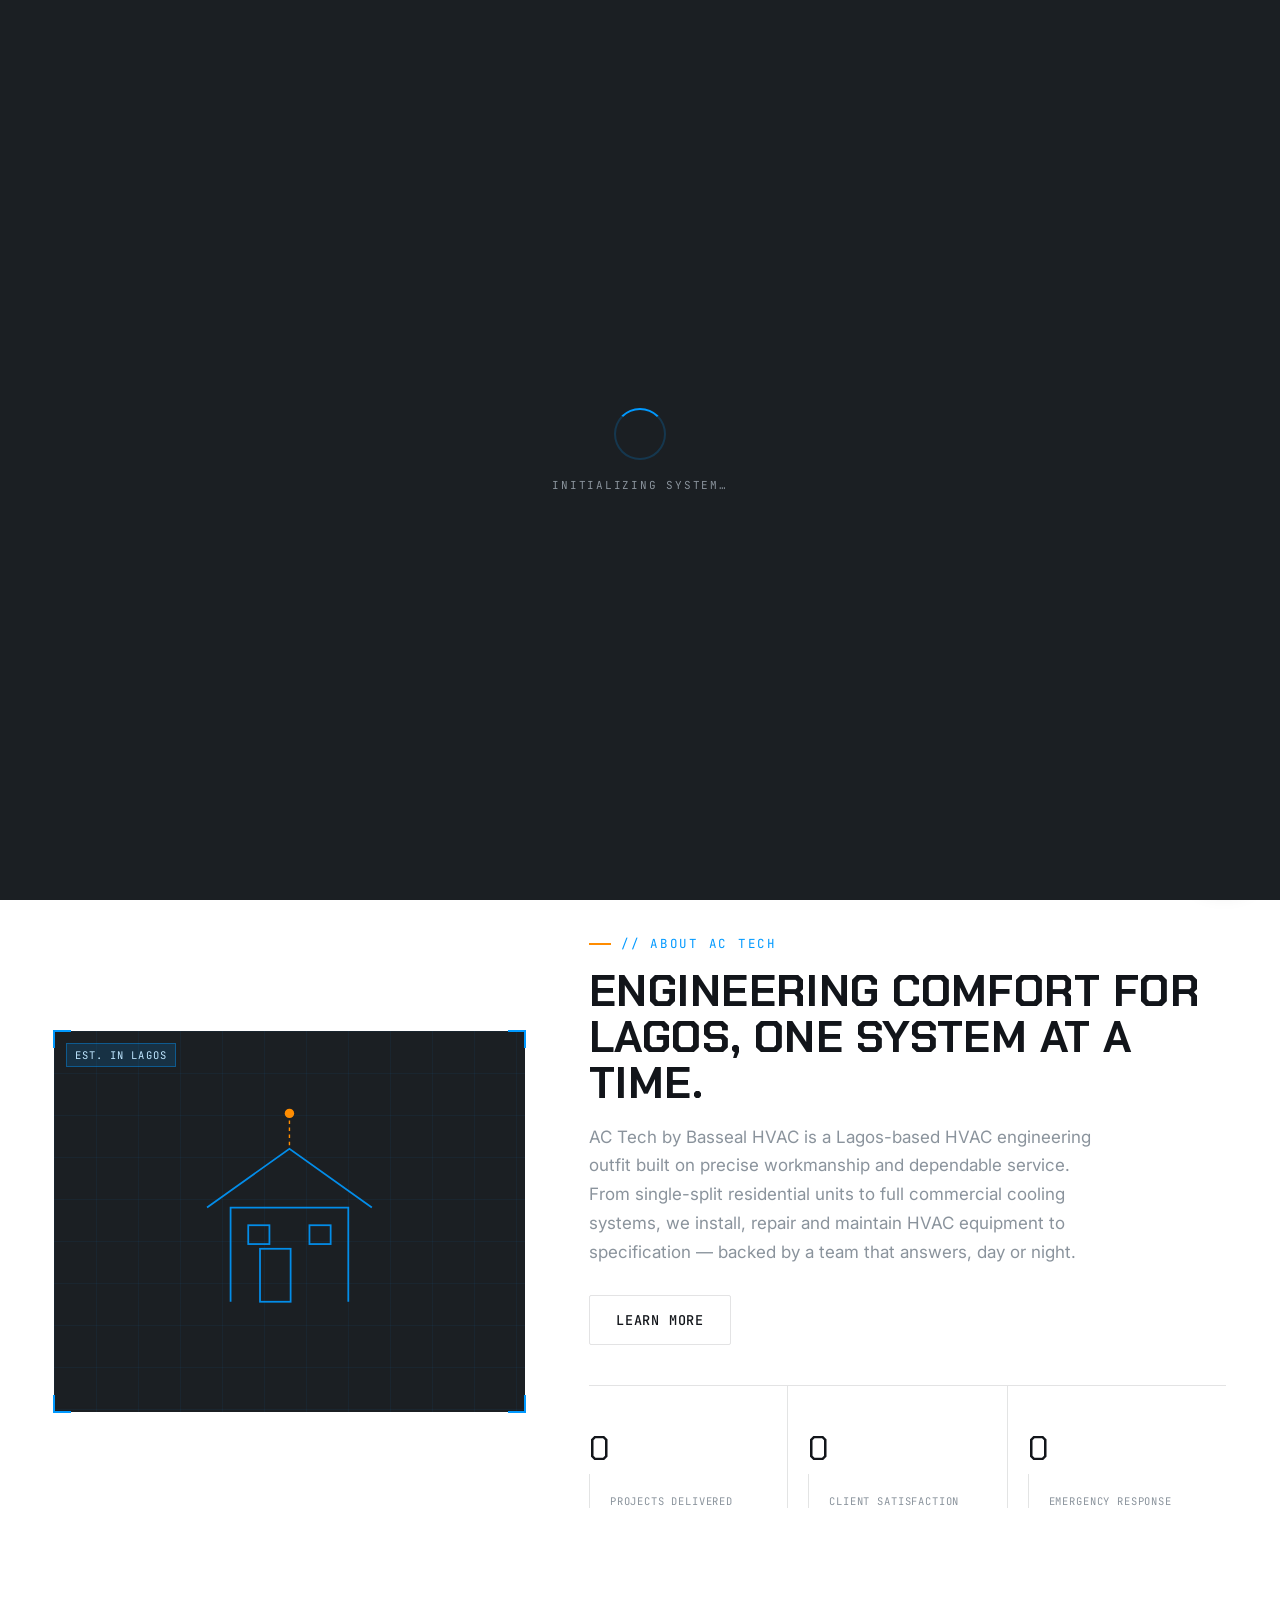
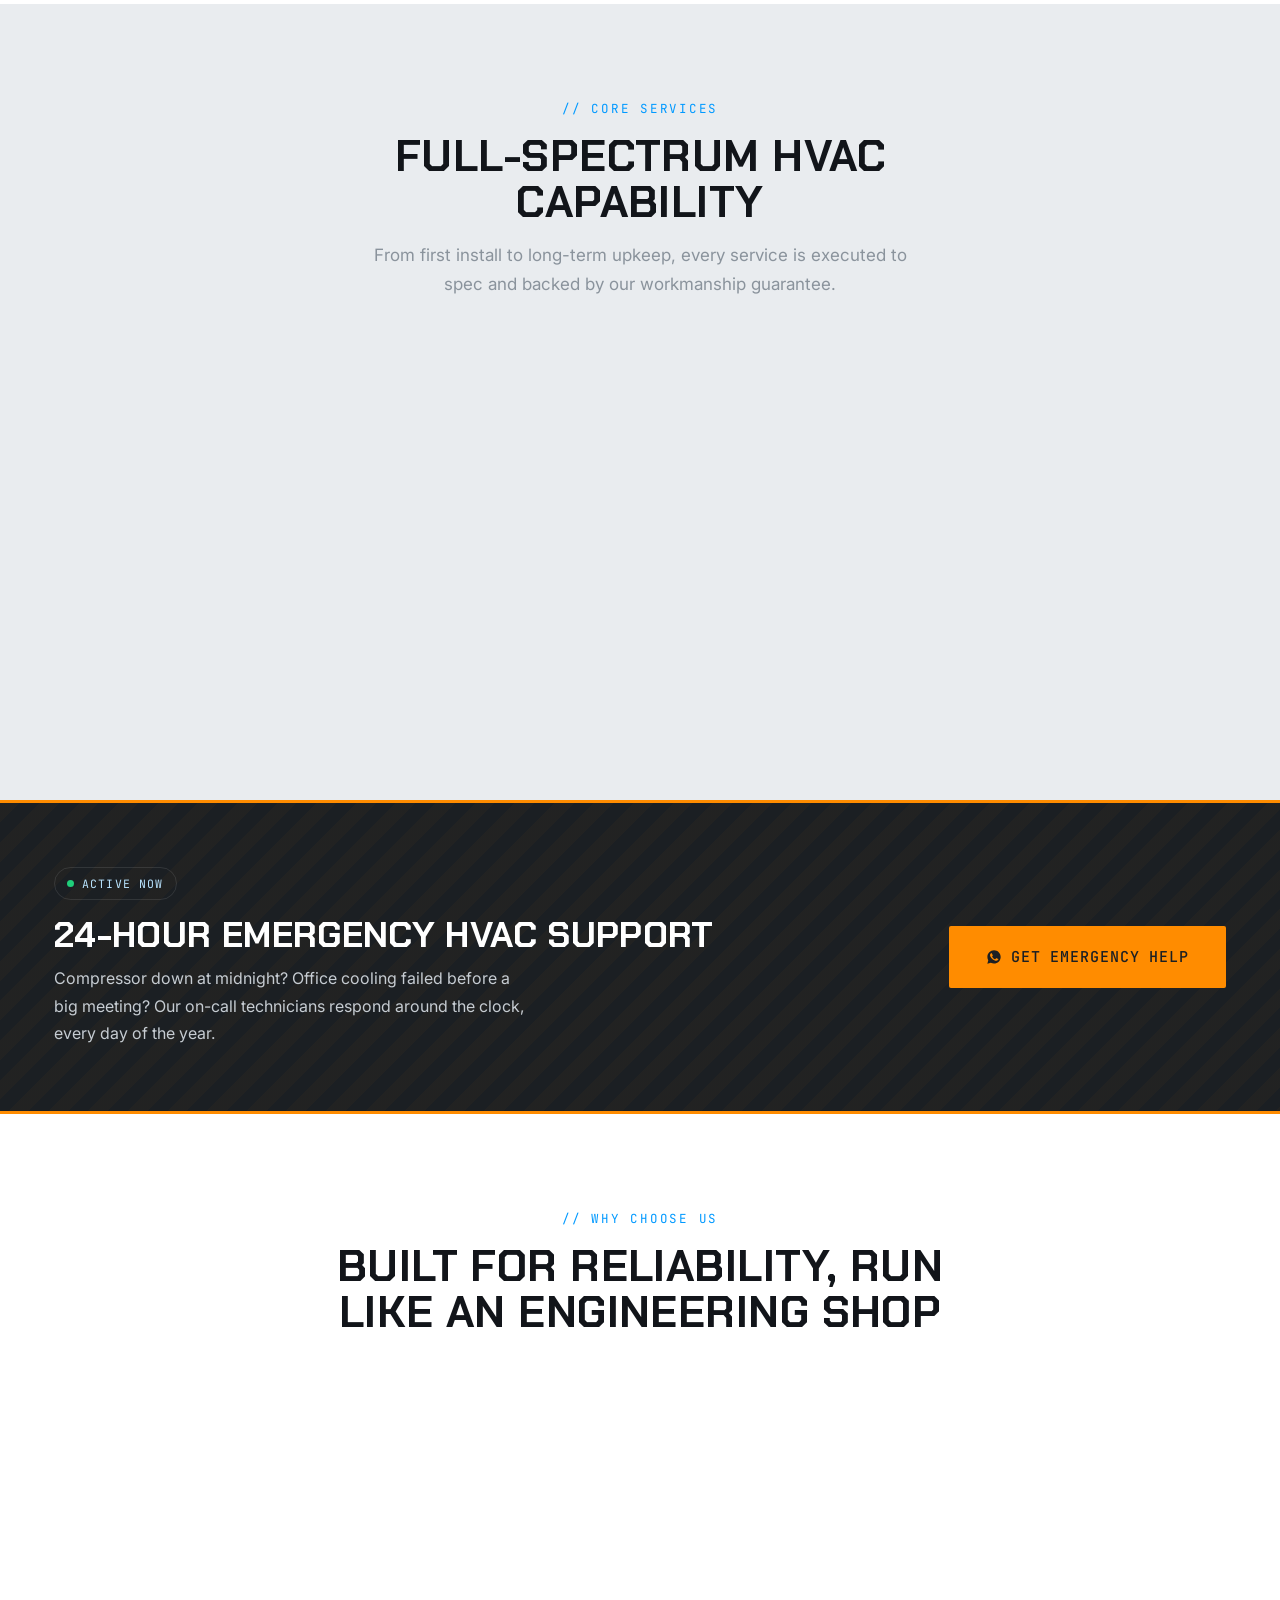
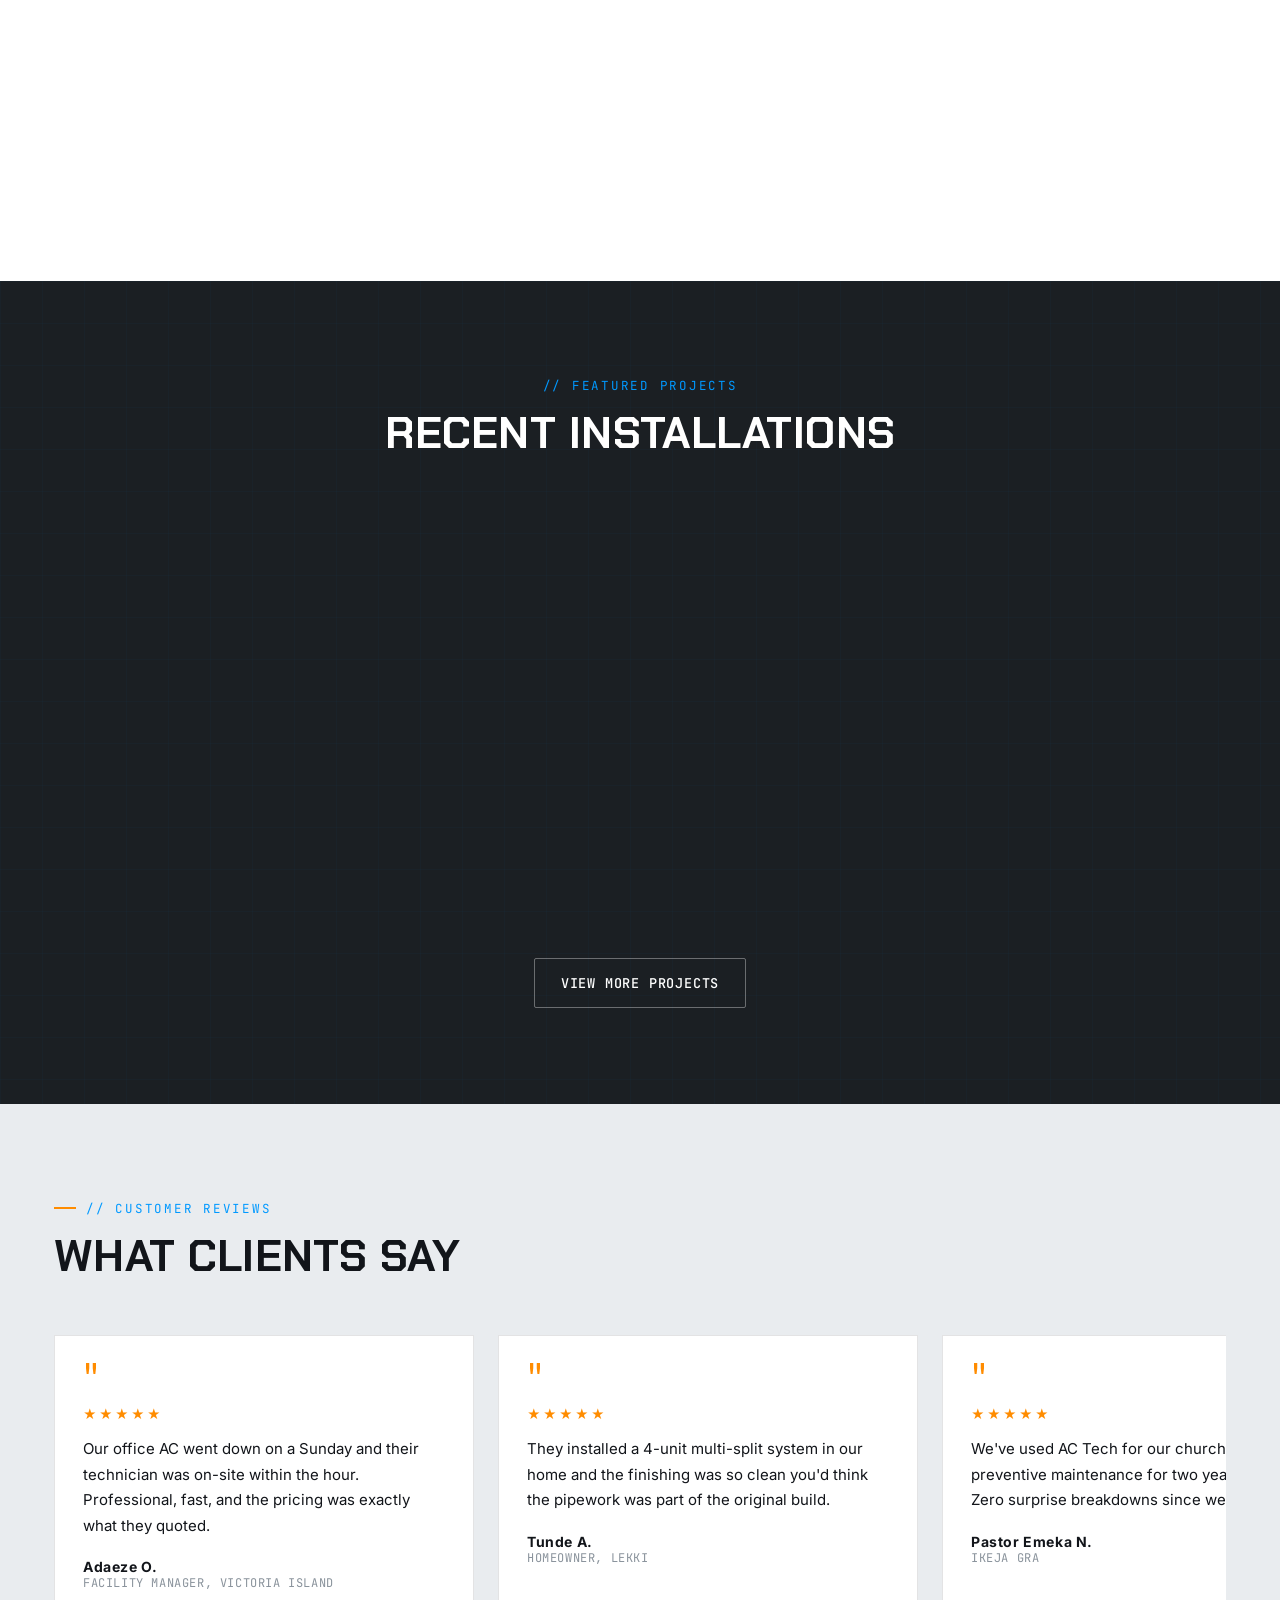
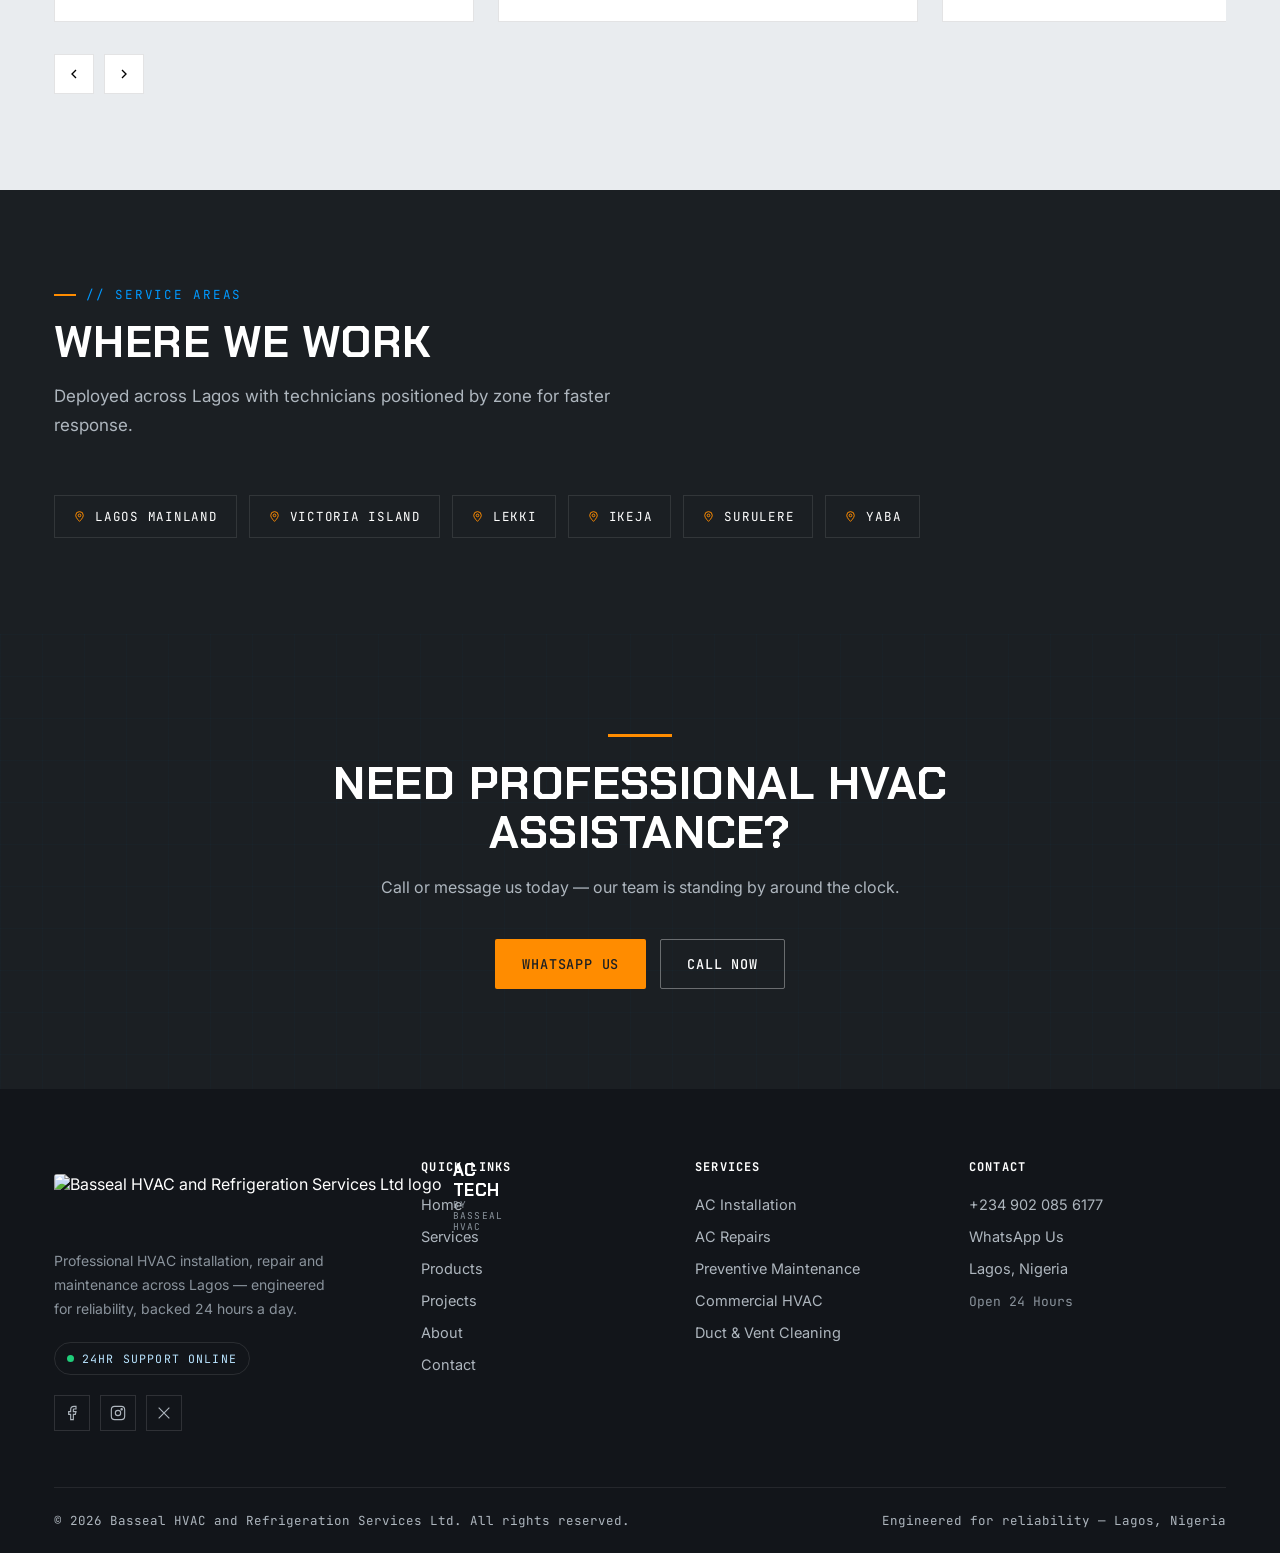
==== commit 06027c98: "Add files via upload" ====
--- a/index.html
+++ b/index.html
@@ -5,7 +5,7 @@
 <meta name="viewport" content="width=device-width, initial-scale=1.0">
 <title>AC Tech by Basseal HVAC | Professional HVAC Installation &amp; Repair — Lagos</title>
 <meta name="description" content="AC Tech by Basseal HVAC delivers dependable AC installation, repair, preventive maintenance and commercial HVAC services across Lagos, with 24-hour emergency support.">
-<link rel="icon" href="data:image/svg+xml,<svg xmlns=%22http://www.w3.org/2000/svg%22 viewBox=%220 0 100 100%22><rect width=%22100%22 height=%22100%22 fill=%22%231B1F23%22/><path d=%22M20 55 L50 30 L80 55%22 stroke=%22%230099FF%22 stroke-width=%228%22 fill=%22none%22 stroke-linecap=%22round%22/></svg>">
+<link rel="icon" href="images/logo-square.jpg">
 <link rel="stylesheet" href="style.css">
 </head>
 <body>
@@ -19,14 +19,13 @@
 <header class="site-header" id="siteHeader">
   <div class="container header-inner">
     <a href="index.html" class="logo">
-      <span class="logo-mark">
-        <svg viewBox="0 0 24 24" fill="none" stroke="#fff" stroke-width="2" stroke-linecap="round" stroke-linejoin="round"><path d="M4 15 L12 8 L20 15"/><path d="M7 19 L12 14.5 L17 19"/></svg>
-      </span>
+      <span class="logo-mark"><img src="images/logo-icon.jpg" alt="Basseal HVAC and Refrigeration Services Ltd logo" class="logo-mark-img"></span>
       <span class="logo-text">AC TECH<span>by Basseal HVAC</span></span>
     </a>
     <nav class="main-nav" id="mainNav">
       <a href="index.html" class="active">Home</a>
       <a href="services.html">Services</a>
+      <a href="products.html">Products</a>
       <a href="projects.html">Projects</a>
       <a href="about.html">About</a>
       <a href="contact.html">Contact</a>
@@ -376,7 +375,7 @@
     <div class="footer-grid">
       <div class="footer-brand">
         <a href="index.html" class="logo">
-          <span class="logo-mark"><svg viewBox="0 0 24 24" fill="none" stroke="#fff" stroke-width="2" stroke-linecap="round" stroke-linejoin="round"><path d="M4 15 L12 8 L20 15"/><path d="M7 19 L12 14.5 L17 19"/></svg></span>
+          <span class="logo-mark"><img src="images/logo-icon.jpg" alt="Basseal HVAC and Refrigeration Services Ltd logo" class="logo-mark-img"></span>
           <span class="logo-text" style="color:#fff;">AC TECH<span>by Basseal HVAC</span></span>
         </a>
         <p>Professional HVAC installation, repair and maintenance across Lagos — engineered for reliability, backed 24 hours a day.</p>
@@ -392,6 +391,7 @@
         <ul>
           <li><a href="index.html">Home</a></li>
           <li><a href="services.html">Services</a></li>
+          <li><a href="products.html">Products</a></li>
           <li><a href="projects.html">Projects</a></li>
           <li><a href="about.html">About</a></li>
           <li><a href="contact.html">Contact</a></li>
@@ -418,7 +418,7 @@
       </div>
     </div>
     <div class="footer-bottom">
-      <span>© 2026 AC Tech by Basseal HVAC. All rights reserved.</span>
+      <span>© 2026 Basseal HVAC and Refrigeration Services Ltd. All rights reserved.</span>
       <span>Engineered for reliability — Lagos, Nigeria</span>
     </div>
   </div>
--- a/style.css
+++ b/style.css
@@ -173,12 +173,12 @@
 }
 .logo{display:flex;align-items:center;gap:11px;color:var(--white);flex-shrink:0;}
 .logo-mark{
-  width:38px;height:38px;flex-shrink:0;
-  background:linear-gradient(155deg, var(--blue), #006CB4);
+  flex-shrink:0;
   display:flex;align-items:center;justify-content:center;
   position:relative;
 }
 .logo-mark svg{width:22px;height:22px;}
+.logo-mark-img{height:46px;width:auto;display:block;border-radius:3px;}
 .logo-text{font-family:var(--f-display);font-size:17px;font-weight:700;letter-spacing:.02em;line-height:1.15;}
 .logo-text span{display:block;font-family:var(--f-mono);font-size:9.5px;color:var(--text-soft);letter-spacing:.12em;text-transform:uppercase;font-weight:400;}
 .main-nav{display:flex;align-items:center;gap:30px;margin:0 auto;}
@@ -491,9 +491,55 @@
   letter-spacing:.08em;text-transform:uppercase;color:var(--orange);
 }
 
+/* ---------- Products ---------- */
+.filter-bar{display:flex;flex-wrap:wrap;gap:10px;margin-bottom:44px;}
+.filter-chip{
+  font-family:var(--f-mono);font-size:12px;letter-spacing:.06em;text-transform:uppercase;
+  padding:10px 18px;border:1px solid var(--line-light);background:var(--white);color:var(--ink);
+  transition:all .2s ease;
+}
+.filter-chip:hover{border-color:var(--blue);color:var(--blue);}
+.filter-chip.active{background:var(--charcoal);border-color:var(--charcoal);color:var(--white);}
+.filter-chip.active .hp-count{color:var(--orange);}
+
+.product-grid{display:grid;grid-template-columns:repeat(4,1fr);gap:22px;}
+.product-card{
+  background:var(--white);border:1px solid var(--line-light);position:relative;
+  transition:transform .3s ease, box-shadow .3s ease, border-color .3s ease;
+  display:flex;flex-direction:column;
+}
+.product-card:hover{transform:translateY(-5px);box-shadow:0 18px 34px rgba(27,31,35,.1);border-color:transparent;}
+.product-card.hidden{display:none;}
+.product-visual{
+  position:relative;aspect-ratio:4/3.2;background:var(--charcoal);overflow:hidden;
+}
+.product-visual svg{width:100%;height:100%;}
+.hp-badge{
+  position:absolute;top:12px;left:12px;z-index:2;
+  font-family:var(--f-mono);font-size:11.5px;letter-spacing:.04em;
+  background:var(--orange);color:var(--charcoal);padding:5px 10px;font-weight:600;
+}
+.brand-badge{
+  position:absolute;top:12px;right:12px;z-index:2;
+  font-family:var(--f-mono);font-size:10px;letter-spacing:.08em;text-transform:uppercase;
+  background:rgba(27,31,35,.75);color:#fff;padding:5px 9px;
+}
+.product-body{padding:20px 20px 22px;display:flex;flex-direction:column;flex:1;}
+.product-body .ptype{font-family:var(--f-mono);font-size:10.5px;color:var(--blue);letter-spacing:.08em;text-transform:uppercase;margin-bottom:8px;}
+.product-body h3{font-size:16.5px;text-transform:none;letter-spacing:0;margin-bottom:8px;font-family:var(--f-body);font-weight:700;}
+.product-body .spec{font-size:13px;color:var(--text-soft);margin-bottom:16px;flex:1;}
+.product-body .pbtn{
+  display:flex;align-items:center;justify-content:center;gap:8px;
+  font-family:var(--f-mono);font-size:11.5px;letter-spacing:.06em;text-transform:uppercase;
+  padding:12px;background:var(--gray);color:var(--ink);transition:background .2s ease, color .2s ease;
+}
+.product-body .pbtn:hover{background:var(--orange);color:var(--charcoal);}
+.product-body .pbtn svg{width:14px;height:14px;}
+
 /* ---------- Responsive ---------- */
 @media(max-width:1000px){
   .grid-4{grid-template-columns:repeat(2,1fr);}
+  .product-grid{grid-template-columns:repeat(2,1fr);}
   .grid-3,.grid-6{grid-template-columns:repeat(2,1fr);}
   .hero-grid{grid-template-columns:1fr;}
   .hero-art{max-width:420px;margin:0 auto;order:-1;}
@@ -507,6 +553,7 @@
 @media(max-width:640px){
   section{padding:64px 0;}
   .grid-4,.grid-3,.grid-6,.grid-2{grid-template-columns:1fr;}
+  .product-grid{grid-template-columns:1fr;}
   .masonry{column-count:1;}
   .stat-strip{flex-wrap:wrap;row-gap:20px;}
   .stat-strip div{flex:0 0 50%;border-left:none;padding-left:0;}
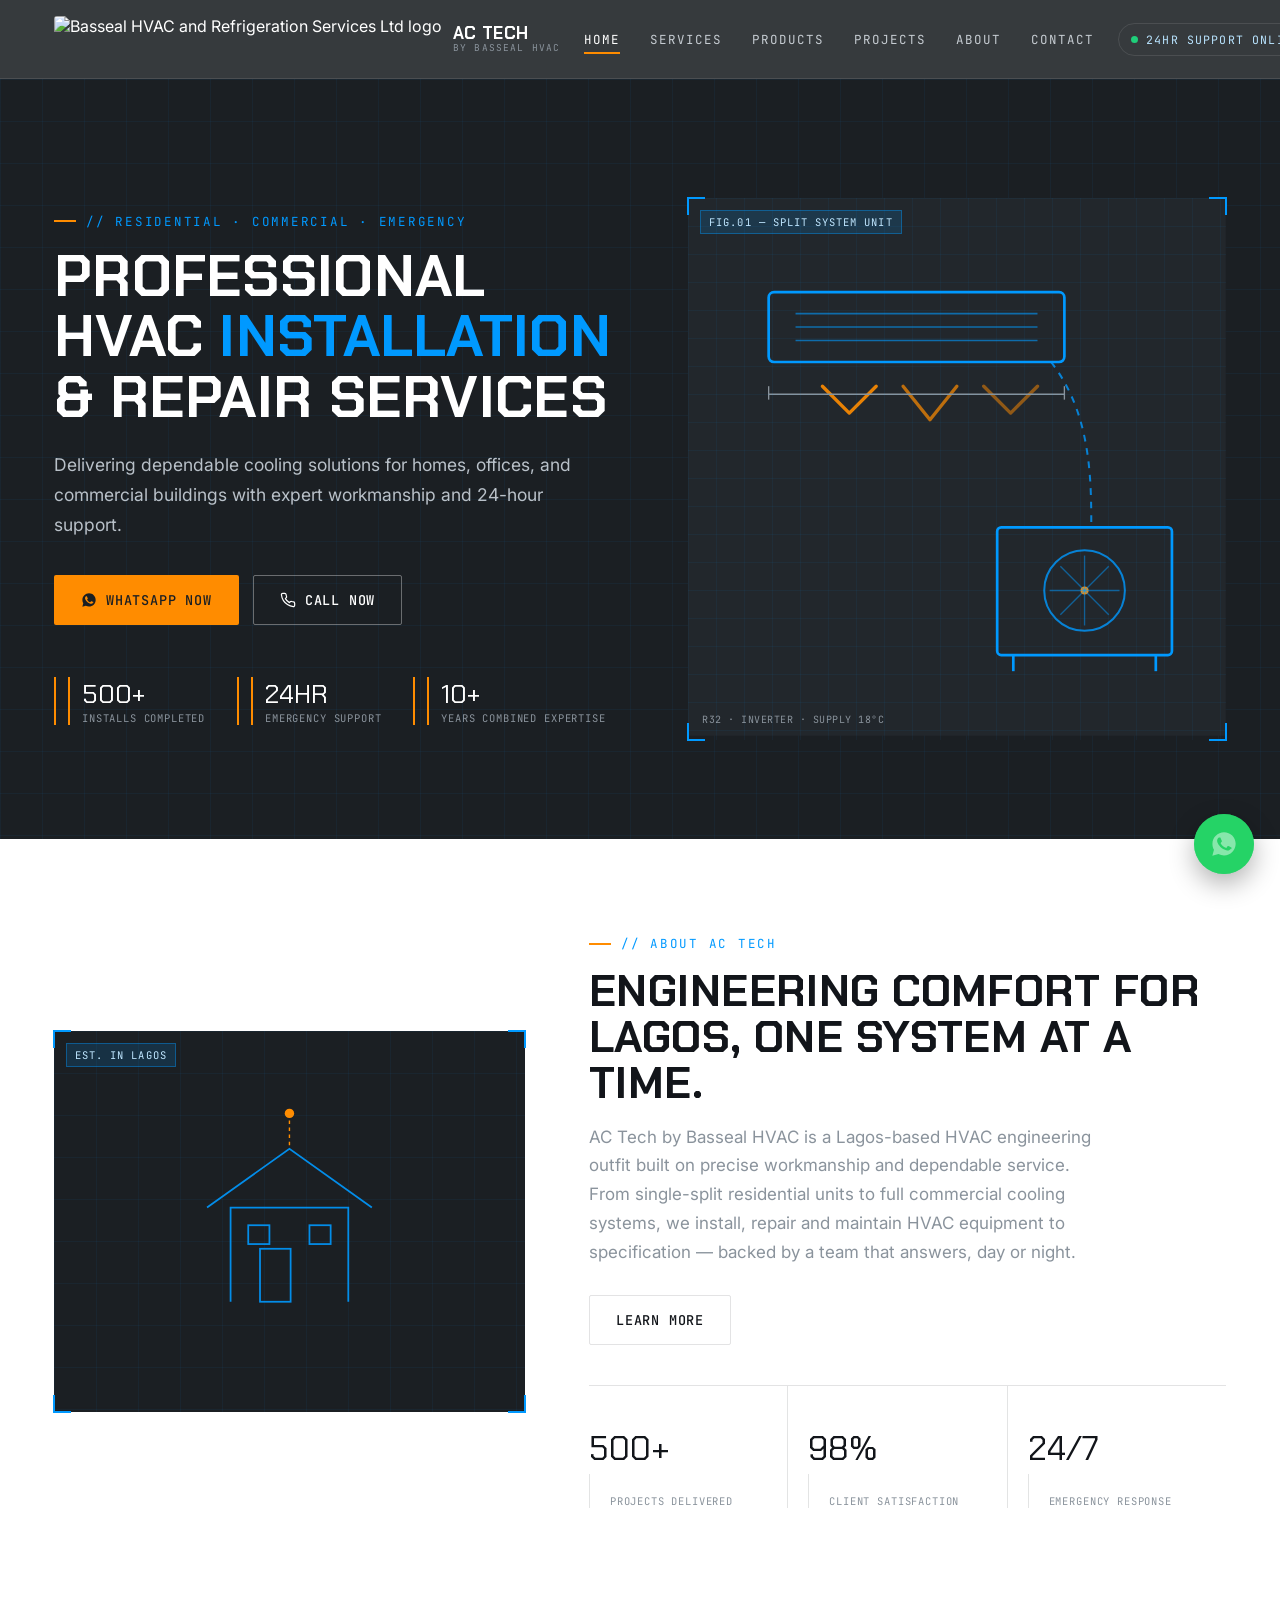
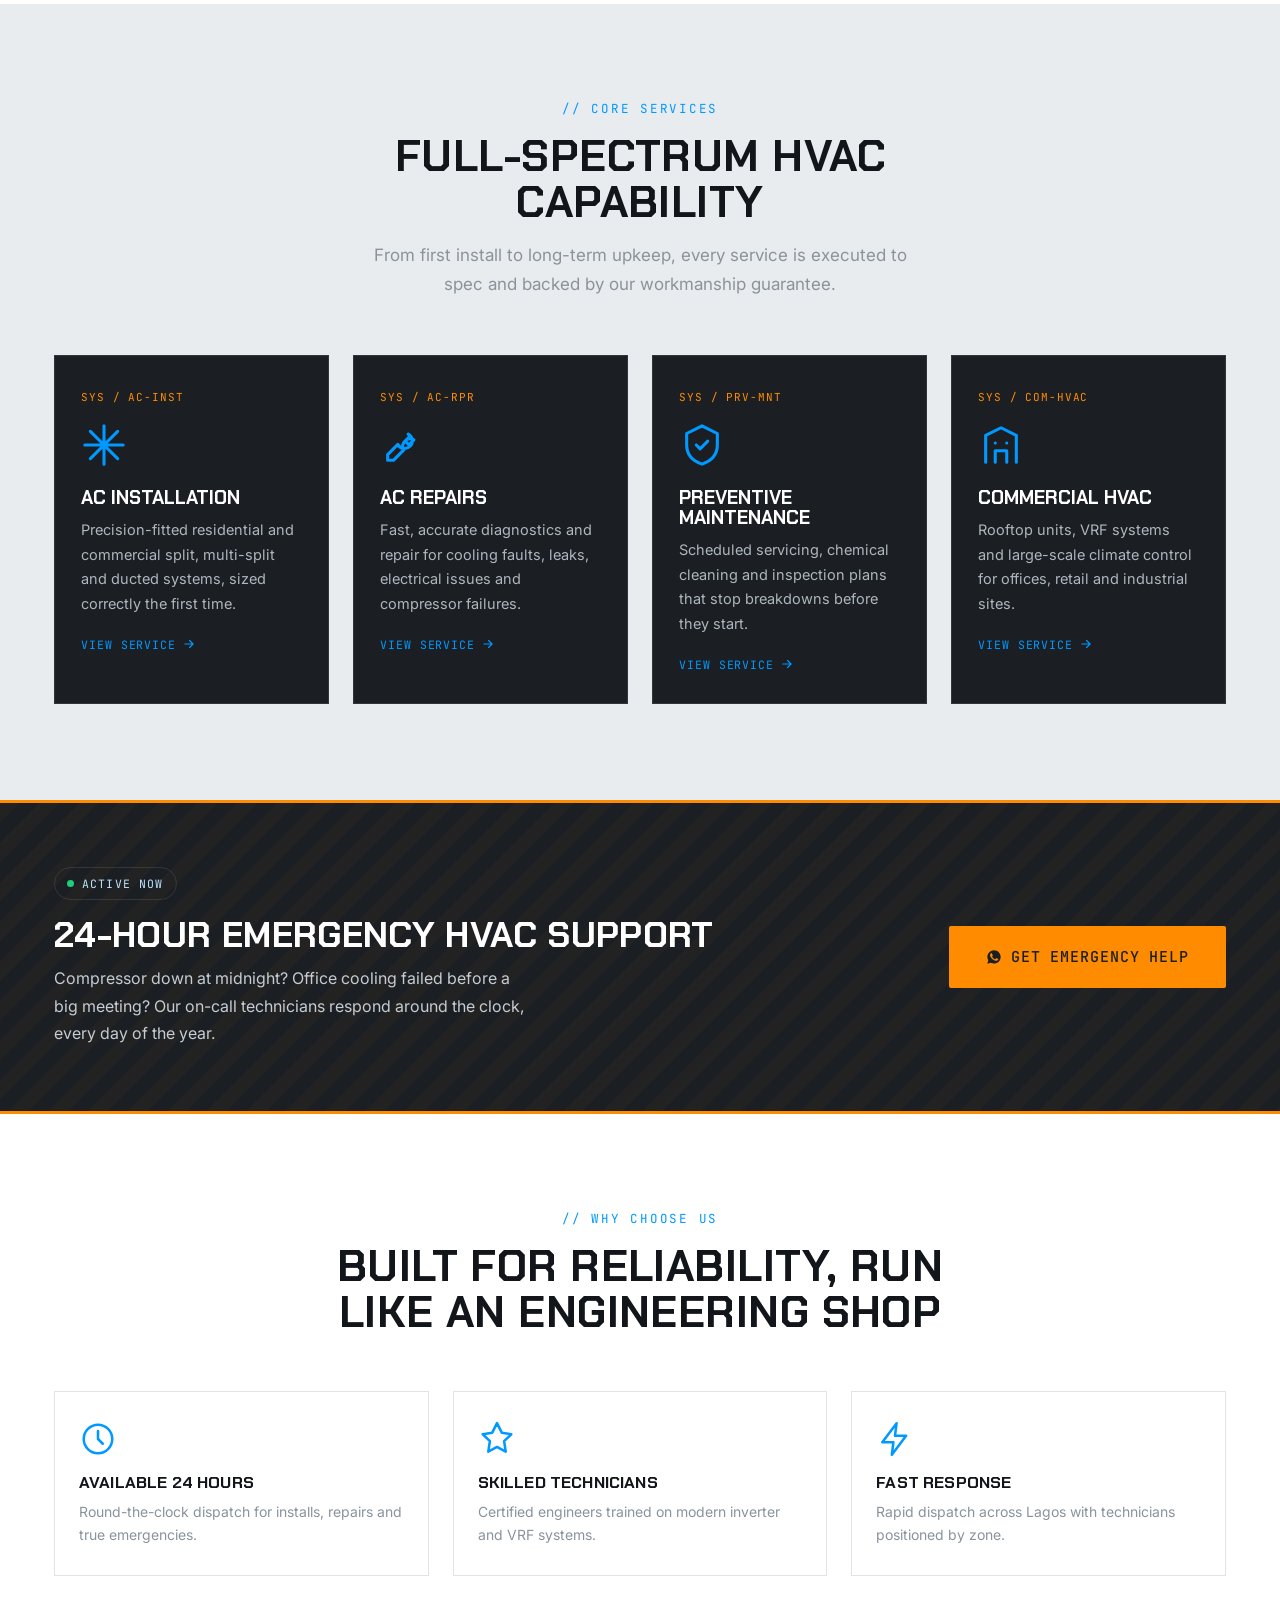
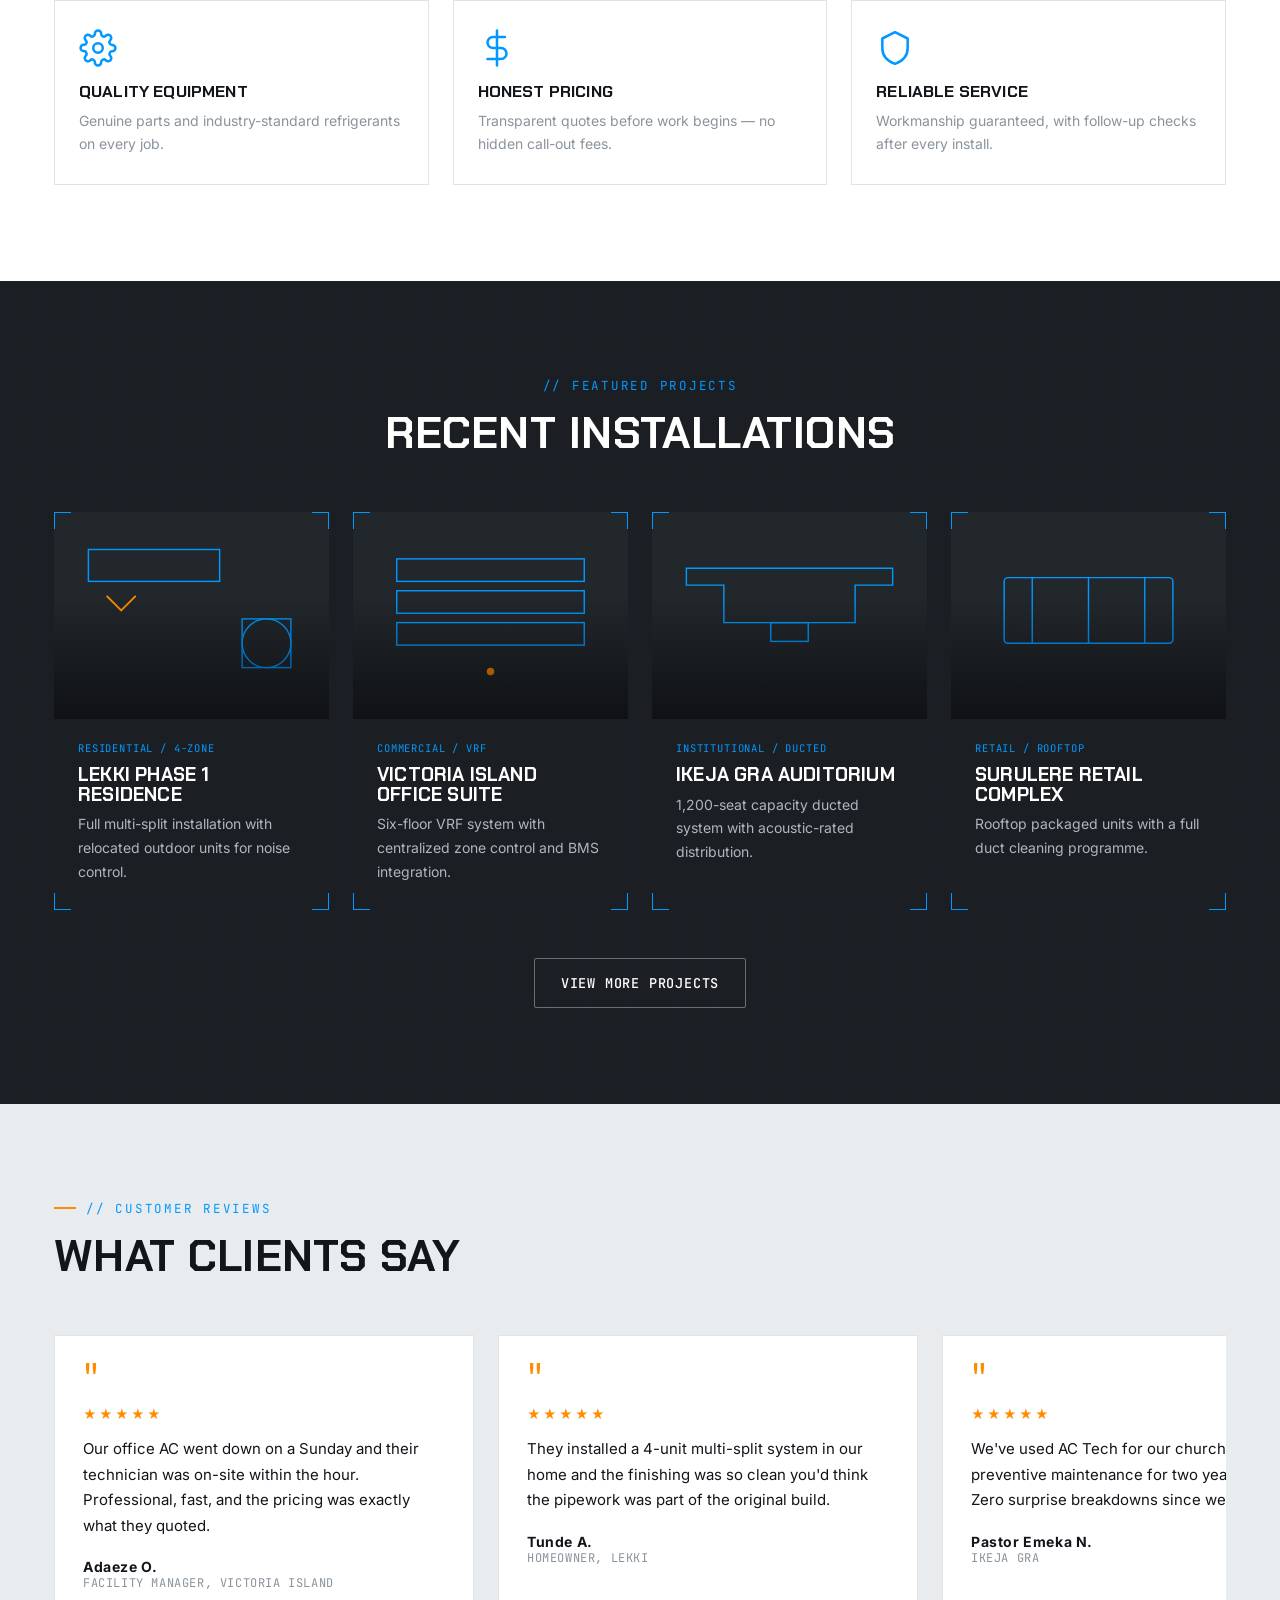
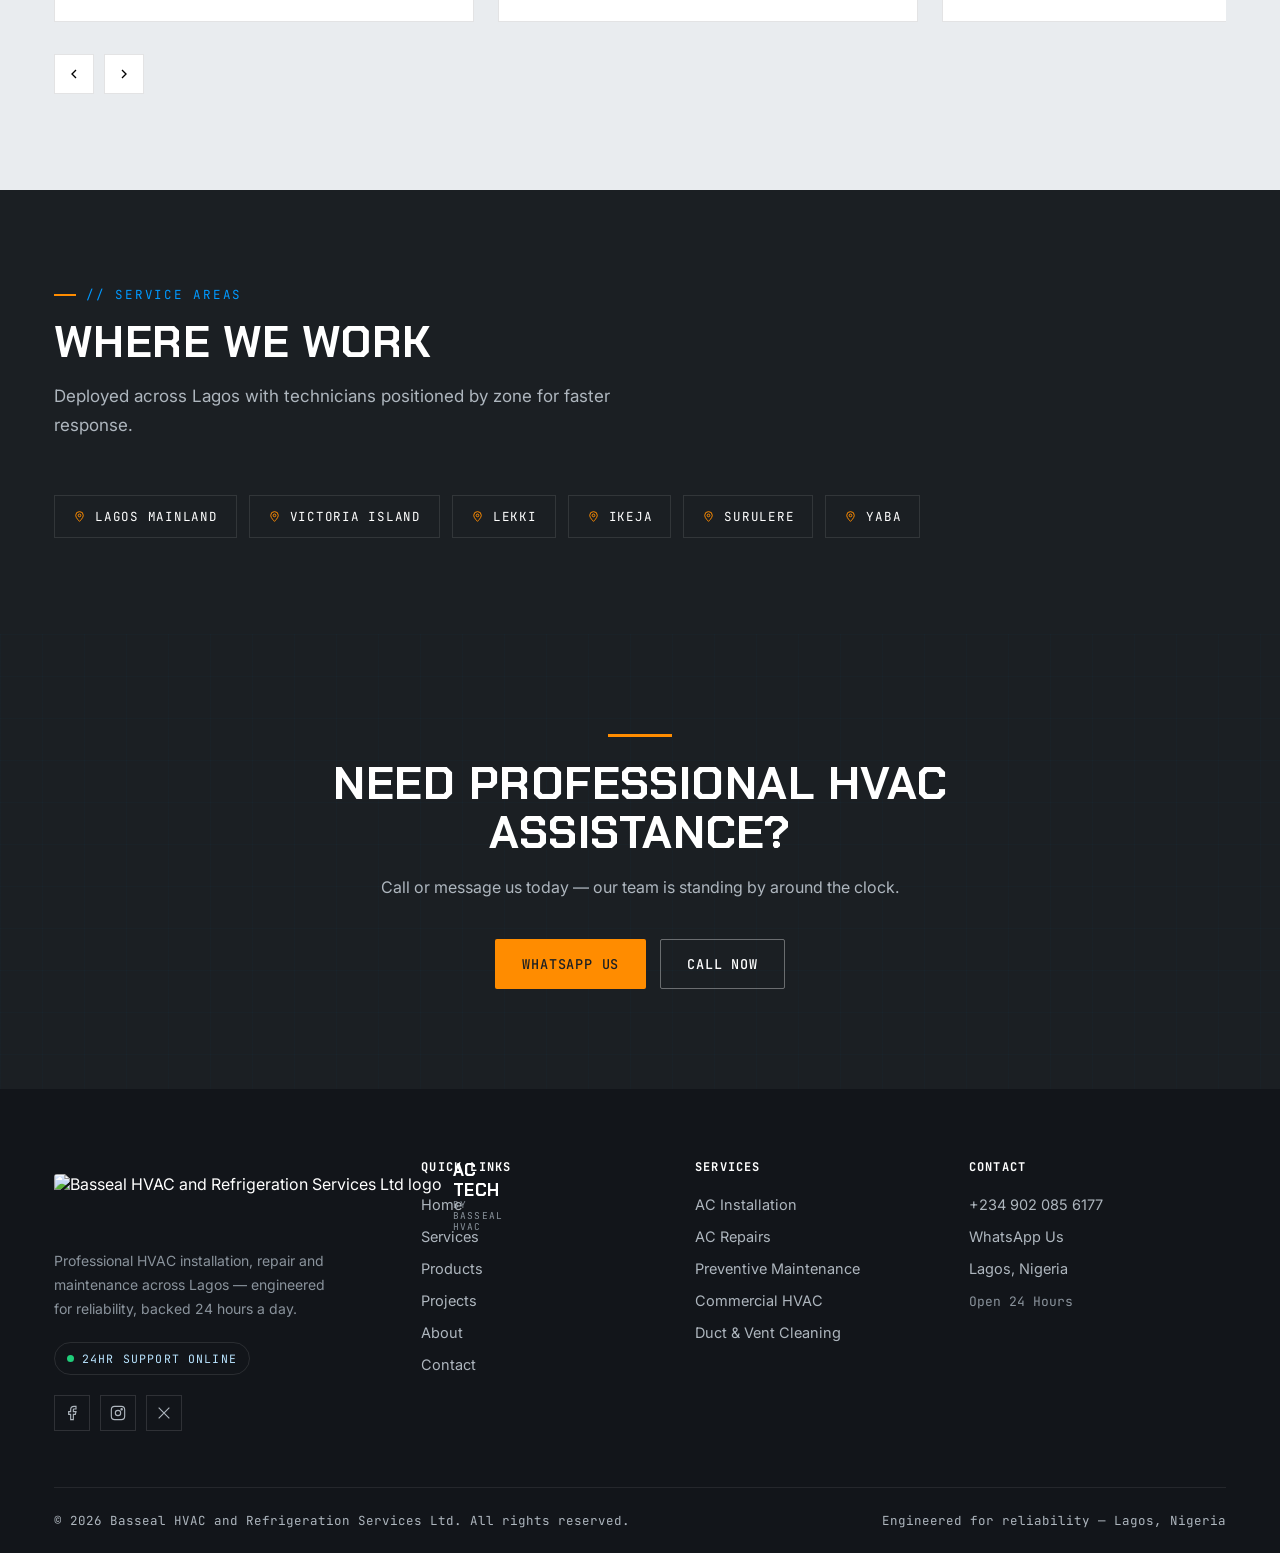
==== commit b837e47c: "Add files via upload" ====
--- a/index.html
+++ b/index.html
@@ -58,9 +58,9 @@
         </a>
       </div>
       <div class="hero-meta">
-        <div><div class="num" data-count="500" data-suffix="+">0</div><div class="lbl">Installs Completed</div></div>
-        <div><div class="num" data-count="24" data-suffix="HR">0</div><div class="lbl">Emergency Support</div></div>
-        <div><div class="num" data-count="10" data-suffix="+">0</div><div class="lbl">Years Combined Expertise</div></div>
+        <div><div class="num" data-count="500" data-suffix="+">500+</div><div class="lbl">Installs Completed</div></div>
+        <div><div class="num" data-count="24" data-suffix="HR">24HR</div><div class="lbl">Emergency Support</div></div>
+        <div><div class="num" data-count="10" data-suffix="+">10+</div><div class="lbl">Years Combined Expertise</div></div>
       </div>
     </div>
 
@@ -128,9 +128,9 @@
       <p class="section-sub" style="max-width:520px;">AC Tech by Basseal HVAC is a Lagos-based HVAC engineering outfit built on precise workmanship and dependable service. From single-split residential units to full commercial cooling systems, we install, repair and maintain HVAC equipment to specification — backed by a team that answers, day or night.</p>
       <a href="about.html" class="btn btn-outline-dark" style="margin-top:28px;">Learn More</a>
       <div class="stat-strip">
-        <div><div class="stat-num"><span data-count="500" data-suffix="+">0</span></div><div class="stat-lbl">Projects Delivered</div></div>
-        <div><div class="stat-num"><span data-count="98" data-suffix="%">0</span></div><div class="stat-lbl">Client Satisfaction</div></div>
-        <div><div class="stat-num"><span data-count="24" data-suffix="/7">0</span></div><div class="stat-lbl">Emergency Response</div></div>
+        <div><div class="stat-num"><span data-count="500" data-suffix="+">500+</span></div><div class="stat-lbl">Projects Delivered</div></div>
+        <div><div class="stat-num"><span data-count="98" data-suffix="%">98%</span></div><div class="stat-lbl">Client Satisfaction</div></div>
+        <div><div class="stat-num"><span data-count="24" data-suffix="/7">24/7</span></div><div class="stat-lbl">Emergency Response</div></div>
       </div>
     </div>
   </div>
--- a/style.css
+++ b/style.css
@@ -402,17 +402,24 @@
 .loader{
   position:fixed;inset:0;z-index:1000;background:var(--charcoal);
   display:flex;flex-direction:column;align-items:center;justify-content:center;gap:18px;
-  transition:opacity .5s ease, visibility .5s ease;
+  animation:loaderAutoHide 2.4s ease forwards;
+  transition:opacity .4s ease, visibility .4s ease;
 }
 .loader.hide{opacity:0;visibility:hidden;}
 .loader-mark{width:52px;height:52px;position:relative;}
 .loader-ring{width:52px;height:52px;border:2px solid rgba(0,153,255,.2);border-top-color:var(--blue);border-radius:50%;animation:spin 0.9s linear infinite;}
 @keyframes spin{to{transform:rotate(360deg);}}
+@keyframes loaderAutoHide{
+  0%{opacity:1;visibility:visible;pointer-events:auto;}
+  85%{opacity:1;visibility:visible;pointer-events:auto;}
+  100%{opacity:0;visibility:hidden;pointer-events:none;}
+}
 .loader-text{font-family:var(--f-mono);font-size:11px;letter-spacing:.16em;color:var(--text-soft);text-transform:uppercase;}
 
-/* ---------- Scroll reveal ---------- */
-.reveal{opacity:0;transform:translateY(28px);transition:opacity .7s ease, transform .7s ease;}
-.reveal.in{opacity:1;transform:translateY(0);}
+/* ---------- Scroll reveal (progressive enhancement — visible by default if JS fails) ---------- */
+.reveal{opacity:1;transform:none;}
+body.js-active .reveal{opacity:0;transform:translateY(28px);transition:opacity .7s ease, transform .7s ease;}
+body.js-active .reveal.in{opacity:1;transform:translateY(0);}
 .reveal-delay-1{transition-delay:.08s;}
 .reveal-delay-2{transition-delay:.16s;}
 .reveal-delay-3{transition-delay:.24s;}
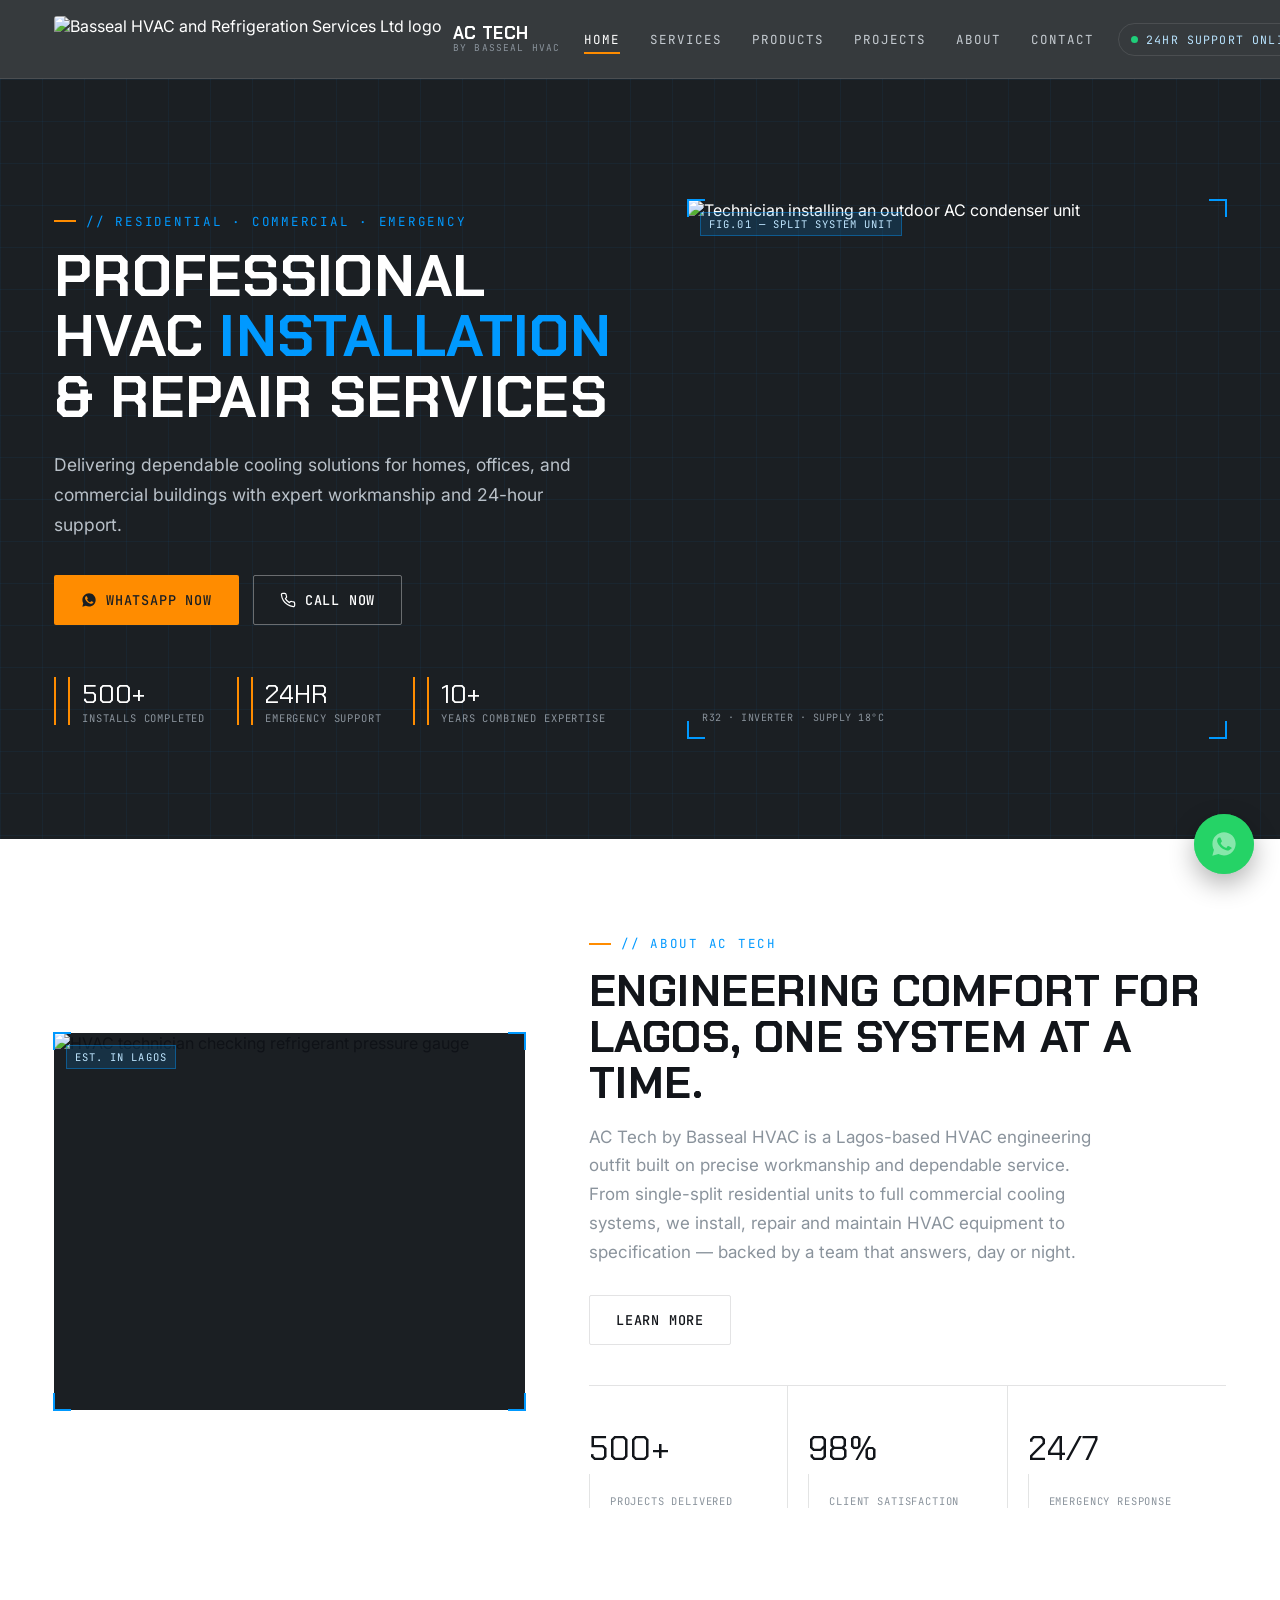
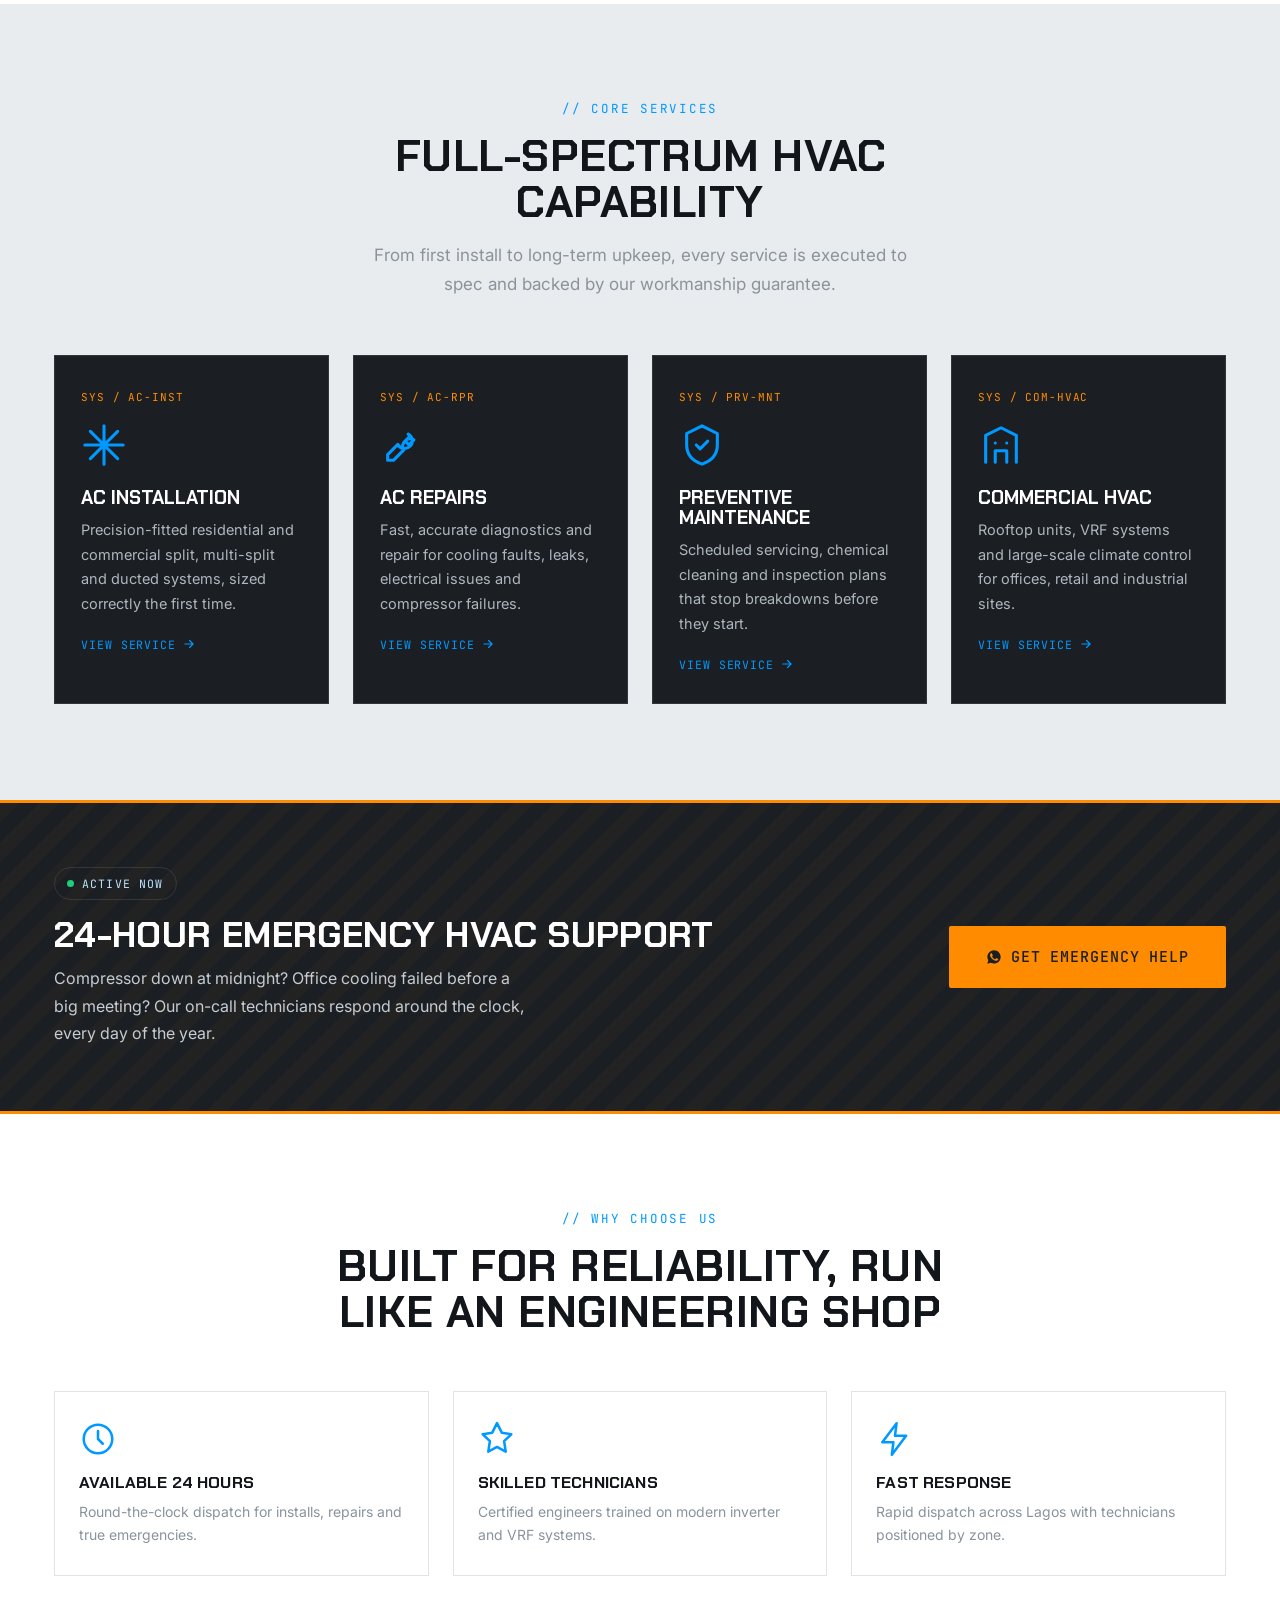
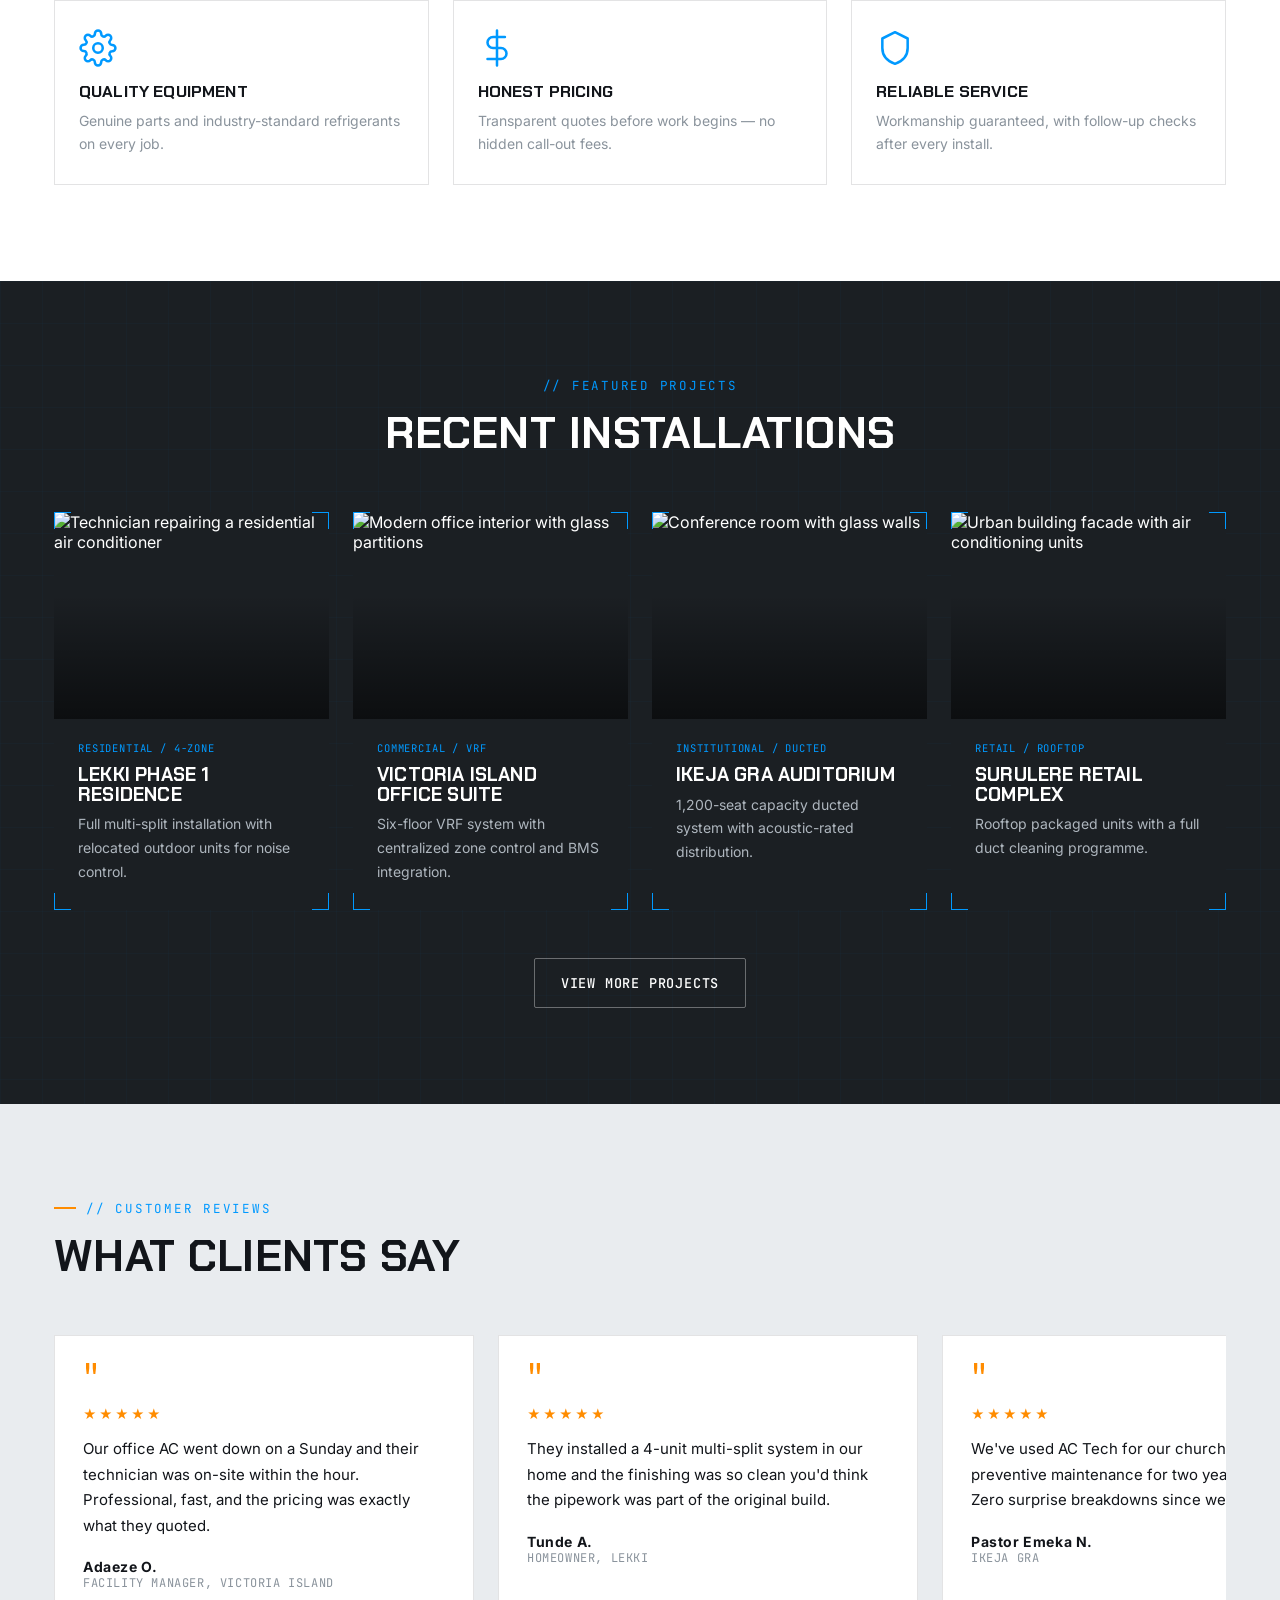
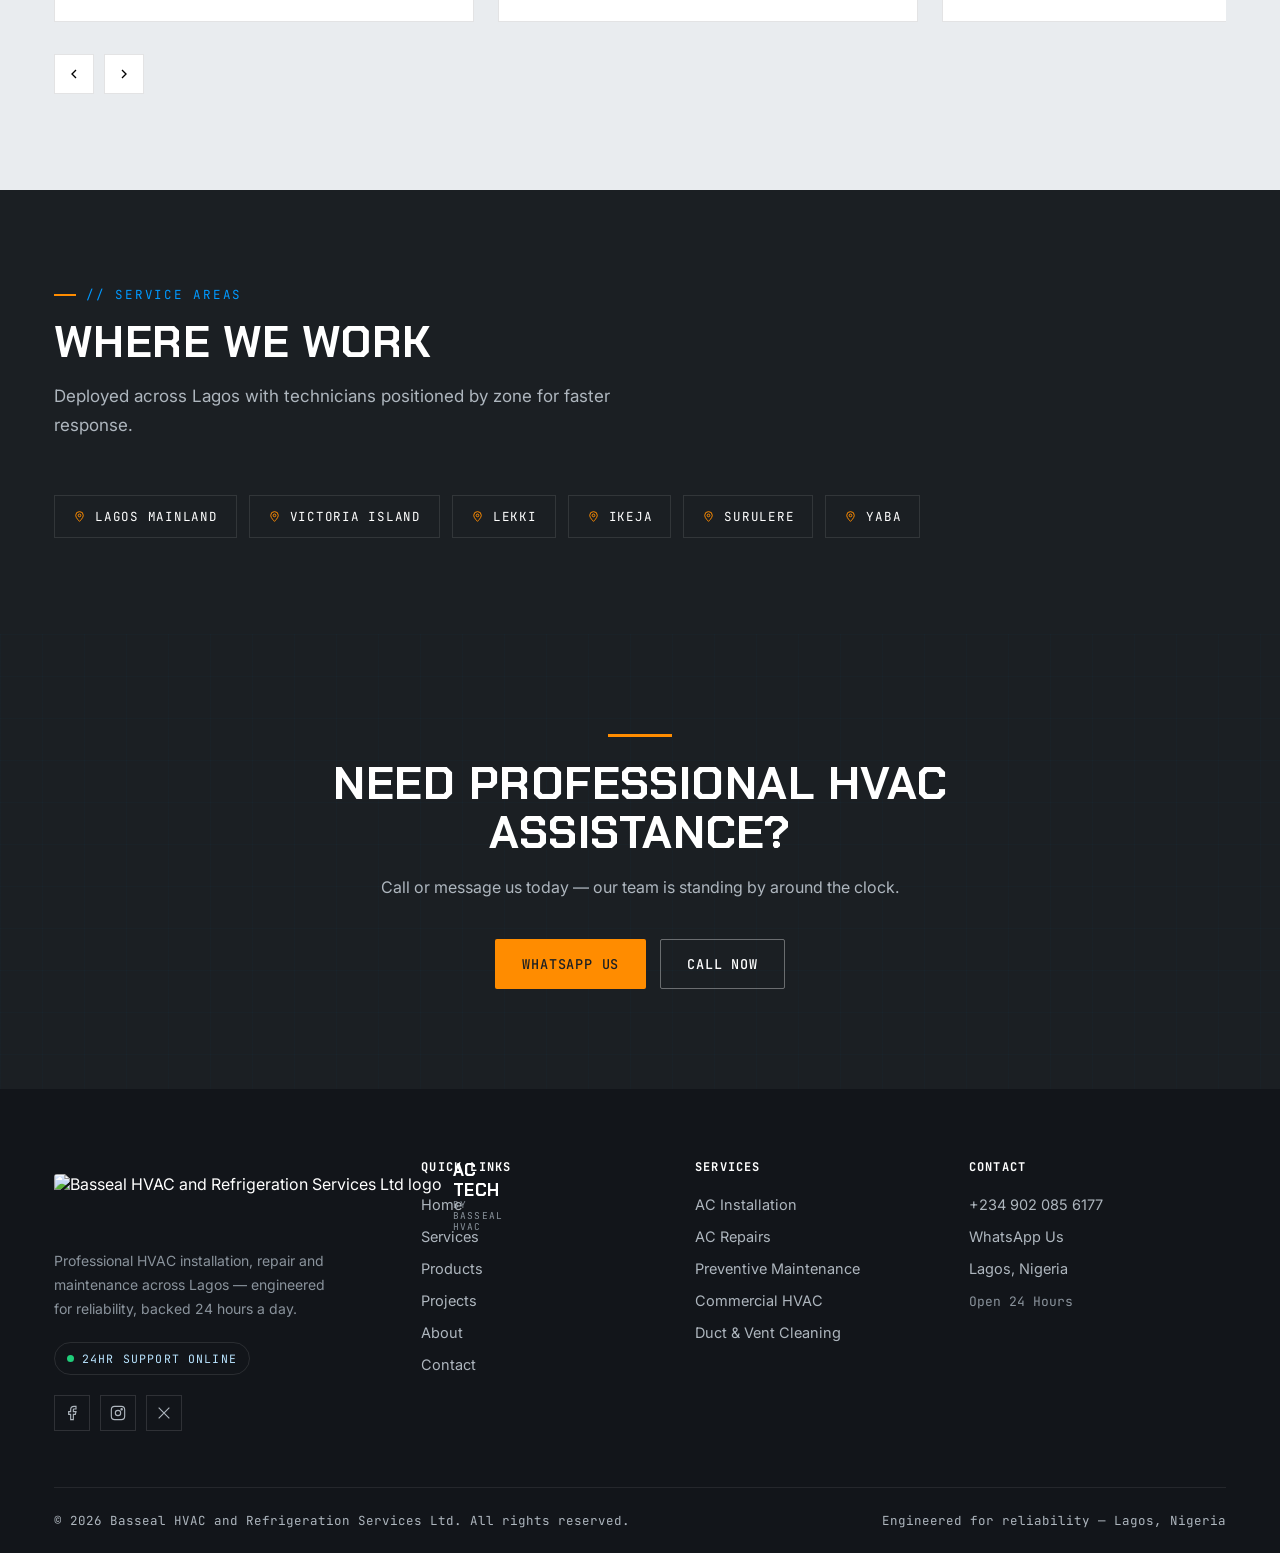
==== commit 24b2600d: "Add files via upload" ====
--- a/index.html
+++ b/index.html
@@ -68,35 +68,7 @@
       <span class="fbr"></span><span class="fbl"></span>
       <div class="blueprint-bg" style="background-size:28px 28px;"></div>
       <div class="frame-tag">FIG.01 — SPLIT SYSTEM UNIT</div>
-      <svg class="unit-illustration" viewBox="0 0 400 400" fill="none" xmlns="http://www.w3.org/2000/svg">
-        <rect x="0" y="0" width="400" height="400" fill="#22272C"/>
-        <!-- indoor unit -->
-        <rect x="60" y="70" width="220" height="52" rx="4" stroke="#0099FF" stroke-width="2"/>
-        <line x1="80" y1="86" x2="260" y2="86" stroke="#0099FF" stroke-width="1.2" opacity=".6"/>
-        <line x1="80" y1="96" x2="260" y2="96" stroke="#0099FF" stroke-width="1.2" opacity=".6"/>
-        <line x1="80" y1="106" x2="260" y2="106" stroke="#0099FF" stroke-width="1.2" opacity=".6"/>
-        <!-- airflow chevrons -->
-        <path d="M100 140 L120 160 L140 140" stroke="#FF8C00" stroke-width="2.5" stroke-linecap="round" stroke-linejoin="round" opacity=".9"/>
-        <path d="M160 140 L180 165 L200 140" stroke="#FF8C00" stroke-width="2.5" stroke-linecap="round" stroke-linejoin="round" opacity=".7"/>
-        <path d="M220 140 L240 160 L260 140" stroke="#FF8C00" stroke-width="2.5" stroke-linecap="round" stroke-linejoin="round" opacity=".5"/>
-        <!-- refrigerant line -->
-        <path d="M270 122 C 300 160, 300 210, 300 245" stroke="#0099FF" stroke-width="1.5" stroke-dasharray="5 5" opacity=".8"/>
-        <!-- outdoor unit -->
-        <rect x="230" y="245" width="130" height="95" rx="3" stroke="#0099FF" stroke-width="2"/>
-        <circle cx="295" cy="292" r="30" stroke="#0099FF" stroke-width="1.5" opacity=".8"/>
-        <circle cx="295" cy="292" r="3" fill="#FF8C00"/>
-        <line x1="295" y1="266" x2="295" y2="318" stroke="#0099FF" stroke-width="1" opacity=".5"/>
-        <line x1="269" y1="292" x2="321" y2="292" stroke="#0099FF" stroke-width="1" opacity=".5"/>
-        <line x1="277" y1="274" x2="313" y2="310" stroke="#0099FF" stroke-width="1" opacity=".5"/>
-        <line x1="277" y1="310" x2="313" y2="274" stroke="#0099FF" stroke-width="1" opacity=".5"/>
-        <!-- legs -->
-        <line x1="242" y1="340" x2="242" y2="352" stroke="#0099FF" stroke-width="2"/>
-        <line x1="348" y1="340" x2="348" y2="352" stroke="#0099FF" stroke-width="2"/>
-        <!-- dimension marks -->
-        <line x1="60" y1="140" x2="60" y2="150" stroke="#8A939C" stroke-width="1"/>
-        <line x1="280" y1="140" x2="280" y2="150" stroke="#8A939C" stroke-width="1"/>
-        <line x1="60" y1="146" x2="280" y2="146" stroke="#8A939C" stroke-width="1"/>
-      </svg>
+      <img src="https://images.pexels.com/photos/5463581/pexels-photo-5463581.jpeg?auto=compress&cs=tinysrgb&w=900" alt="Technician installing an outdoor AC condenser unit" class="photo-fill" loading="lazy">
       <div style="position:absolute;bottom:14px;left:14px;font-family:'JetBrains Mono',monospace;font-size:10px;color:#8A939C;letter-spacing:.05em;">R32 · INVERTER · SUPPLY 18°C</div>
     </div>
   </div>
@@ -109,18 +81,7 @@
       <span class="fbr"></span><span class="fbl"></span>
       <div class="blueprint-bg"></div>
       <div class="frame-tag" style="background:rgba(0,153,255,.15);border:1px solid rgba(0,153,255,.4);color:#BFE6FF;">EST. IN LAGOS</div>
-      <svg viewBox="0 0 400 320" style="width:100%;height:100%;">
-        <rect width="400" height="320" fill="#1B1F23"/>
-        <g stroke="#0099FF" stroke-width="1.5" fill="none" opacity=".9">
-          <path d="M150 230 L150 150 L250 150 L250 230" />
-          <path d="M130 150 L200 100 L270 150" />
-          <rect x="175" y="185" width="26" height="45" />
-          <rect x="165" y="165" width="18" height="16" />
-          <rect x="217" y="165" width="18" height="16" />
-        </g>
-        <circle cx="200" cy="70" r="4" fill="#FF8C00"/>
-        <path d="M200 70 L200 100" stroke="#FF8C00" stroke-width="1.2" stroke-dasharray="3 3"/>
-      </svg>
+      <img src="https://images.pexels.com/photos/6471912/pexels-photo-6471912.jpeg?auto=compress&cs=tinysrgb&w=900" alt="HVAC technician checking refrigerant pressure gauge" class="photo-fill" loading="lazy">
     </div>
     <div>
       <div class="eyebrow">// ABOUT AC TECH</div>
@@ -248,7 +209,7 @@
       <div class="project-card reveal frame" data-lightbox data-title="Lekki Phase 1 Residence" data-desc="Full 4-zone multi-split installation across a duplex, including outdoor unit relocation for noise control.">
         <span class="fbr"></span><span class="fbl"></span>
         <div class="project-thumb">
-          <svg viewBox="0 0 300 220" preserveAspectRatio="xMidYMid slice"><rect width="300" height="220" fill="#22272C"/><g stroke="#0099FF" stroke-width="1.5" fill="none"><rect x="40" y="40" width="140" height="34"/><circle cx="230" cy="140" r="26"/><rect x="204" y="114" width="52" height="52"/></g><path d="M60 90 L75 105 L90 90" stroke="#FF8C00" stroke-width="2" fill="none" stroke-linecap="round"/></svg>
+          <img src="https://images.pexels.com/photos/5463580/pexels-photo-5463580.jpeg?auto=compress&cs=tinysrgb&w=900" alt="Technician repairing a residential air conditioner" class="photo-fill" loading="lazy">
         </div>
         <div class="project-body">
           <div class="code">RESIDENTIAL / 4-ZONE</div>
@@ -259,7 +220,7 @@
       <div class="project-card reveal reveal-delay-1 frame" data-lightbox data-title="Victoria Island Office Suite" data-desc="Commercial VRF system supplying six open-plan floors with centralized zone control.">
         <span class="fbr"></span><span class="fbl"></span>
         <div class="project-thumb">
-          <svg viewBox="0 0 300 220" preserveAspectRatio="xMidYMid slice"><rect width="300" height="220" fill="#22272C"/><g stroke="#0099FF" stroke-width="1.5" fill="none"><rect x="50" y="50" width="200" height="24"/><rect x="50" y="84" width="200" height="24"/><rect x="50" y="118" width="200" height="24"/></g><circle cx="150" cy="170" r="4" fill="#FF8C00"/></svg>
+          <img src="https://images.pexels.com/photos/9300768/pexels-photo-9300768.jpeg?auto=compress&cs=tinysrgb&w=900" alt="Modern office interior with glass partitions" class="photo-fill" loading="lazy">
         </div>
         <div class="project-body">
           <div class="code">COMMERCIAL / VRF</div>
@@ -270,7 +231,7 @@
       <div class="project-card reveal reveal-delay-2 frame" data-lightbox data-title="Ikeja GRA Church Auditorium" data-desc="High-capacity ducted system engineered for a 1,200-seat auditorium with acoustic-rated ductwork.">
         <span class="fbr"></span><span class="fbl"></span>
         <div class="project-thumb">
-          <svg viewBox="0 0 300 220" preserveAspectRatio="xMidYMid slice"><rect width="300" height="220" fill="#22272C"/><g stroke="#0099FF" stroke-width="1.5" fill="none"><path d="M40 60 h220 v18 h-40 v40 h-140 v-40 h-40z"/><rect x="130" y="118" width="40" height="20"/></g></svg>
+          <img src="https://images.pexels.com/photos/5444195/pexels-photo-5444195.jpeg?auto=compress&cs=tinysrgb&w=900" alt="Conference room with glass walls" class="photo-fill" loading="lazy">
         </div>
         <div class="project-body">
           <div class="code">INSTITUTIONAL / DUCTED</div>
@@ -281,7 +242,7 @@
       <div class="project-card reveal reveal-delay-3 frame" data-lightbox data-title="Surulere Retail Complex" data-desc="Rooftop packaged units and full duct cleaning programme for a multi-tenant retail complex.">
         <span class="fbr"></span><span class="fbl"></span>
         <div class="project-thumb">
-          <svg viewBox="0 0 300 220" preserveAspectRatio="xMidYMid slice"><rect width="300" height="220" fill="#22272C"/><g stroke="#0099FF" stroke-width="1.5" fill="none"><rect x="60" y="70" width="180" height="70" rx="4"/><line x1="90" y1="70" x2="90" y2="140"/><line x1="150" y1="70" x2="150" y2="140"/><line x1="210" y1="70" x2="210" y2="140"/></g></svg>
+          <img src="https://images.pexels.com/photos/33795692/pexels-photo-33795692.jpeg?auto=compress&cs=tinysrgb&w=900" alt="Urban building facade with air conditioning units" class="photo-fill" loading="lazy">
         </div>
         <div class="project-body">
           <div class="code">RETAIL / ROOFTOP</div>
--- a/style.css
+++ b/style.css
@@ -543,6 +543,10 @@
 .product-body .pbtn:hover{background:var(--orange);color:var(--charcoal);}
 .product-body .pbtn svg{width:14px;height:14px;}
 
+/* ---------- Real photography inside frame containers ---------- */
+.photo-fill{width:100%;height:100%;object-fit:cover;display:block;filter:saturate(1.02) contrast(1.03);}
+.frame .blueprint-bg{display:none;}
+
 /* ---------- Responsive ---------- */
 @media(max-width:1000px){
   .grid-4{grid-template-columns:repeat(2,1fr);}
